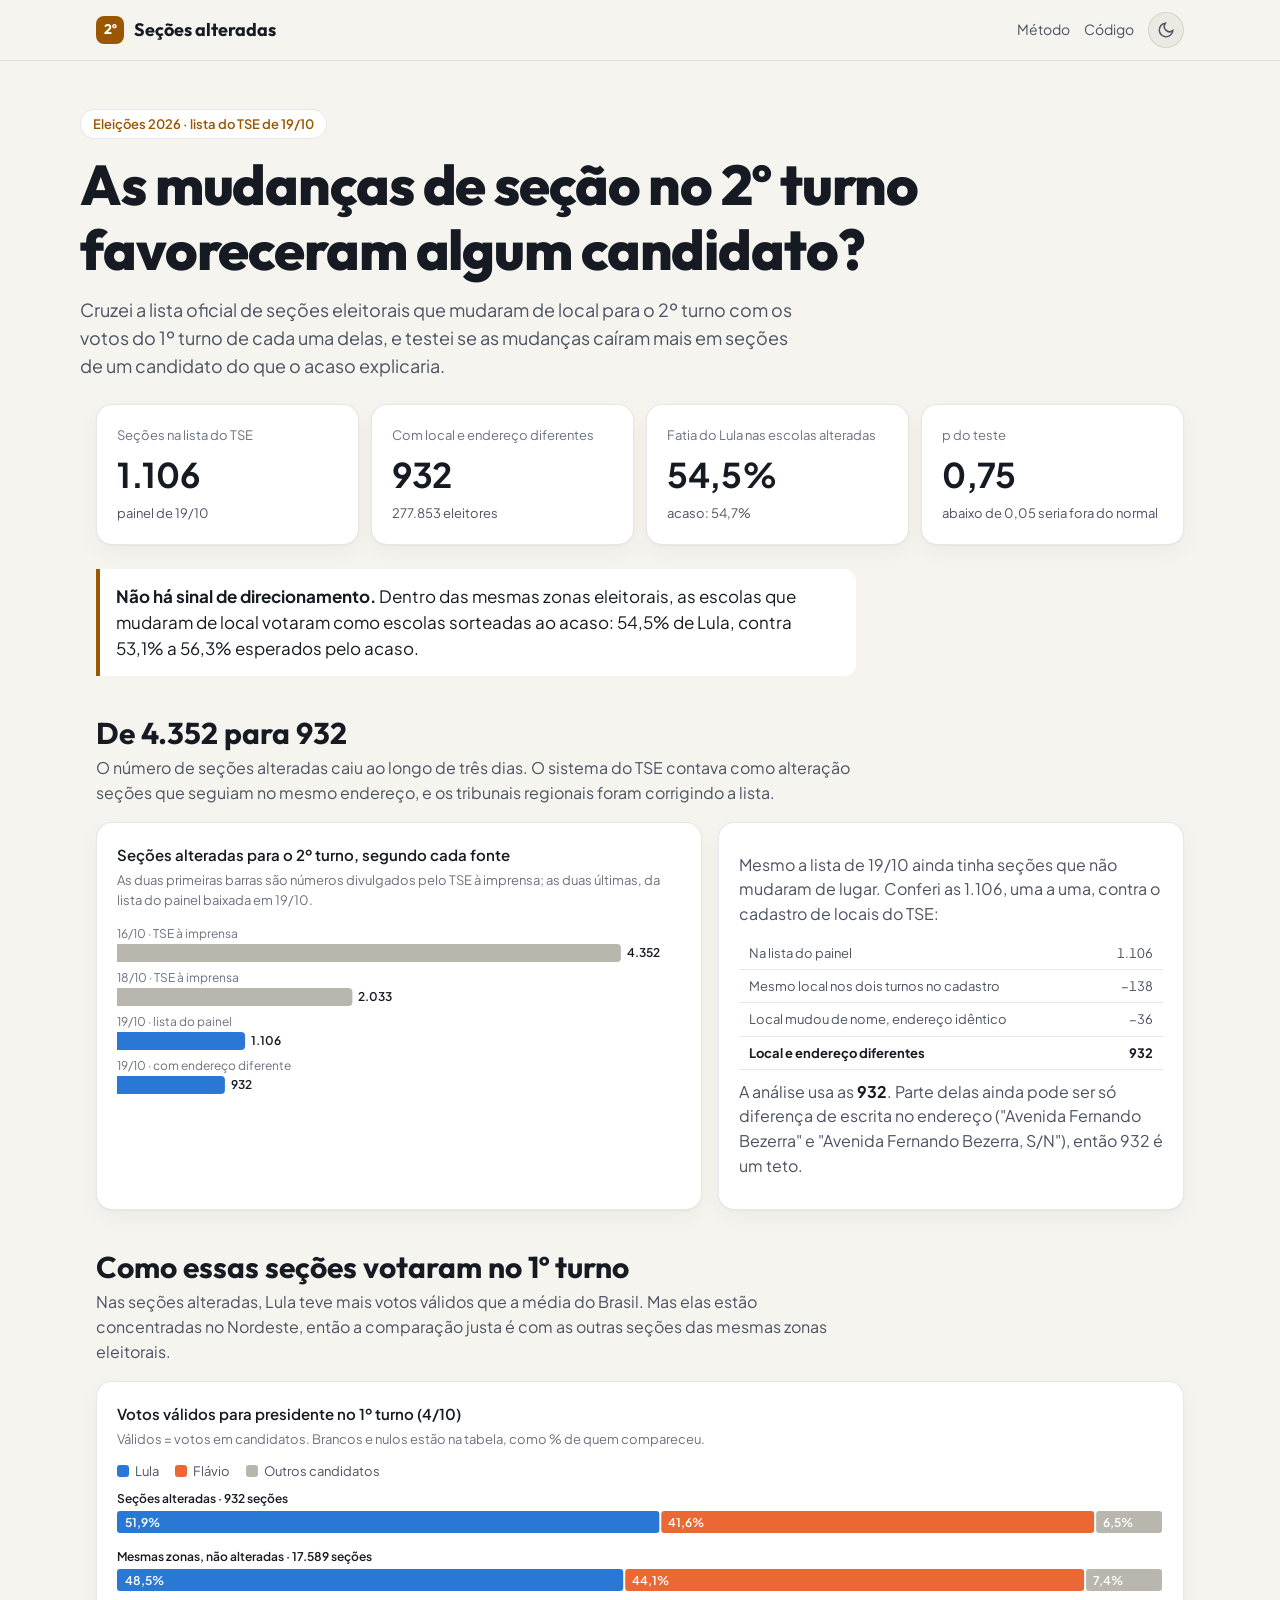
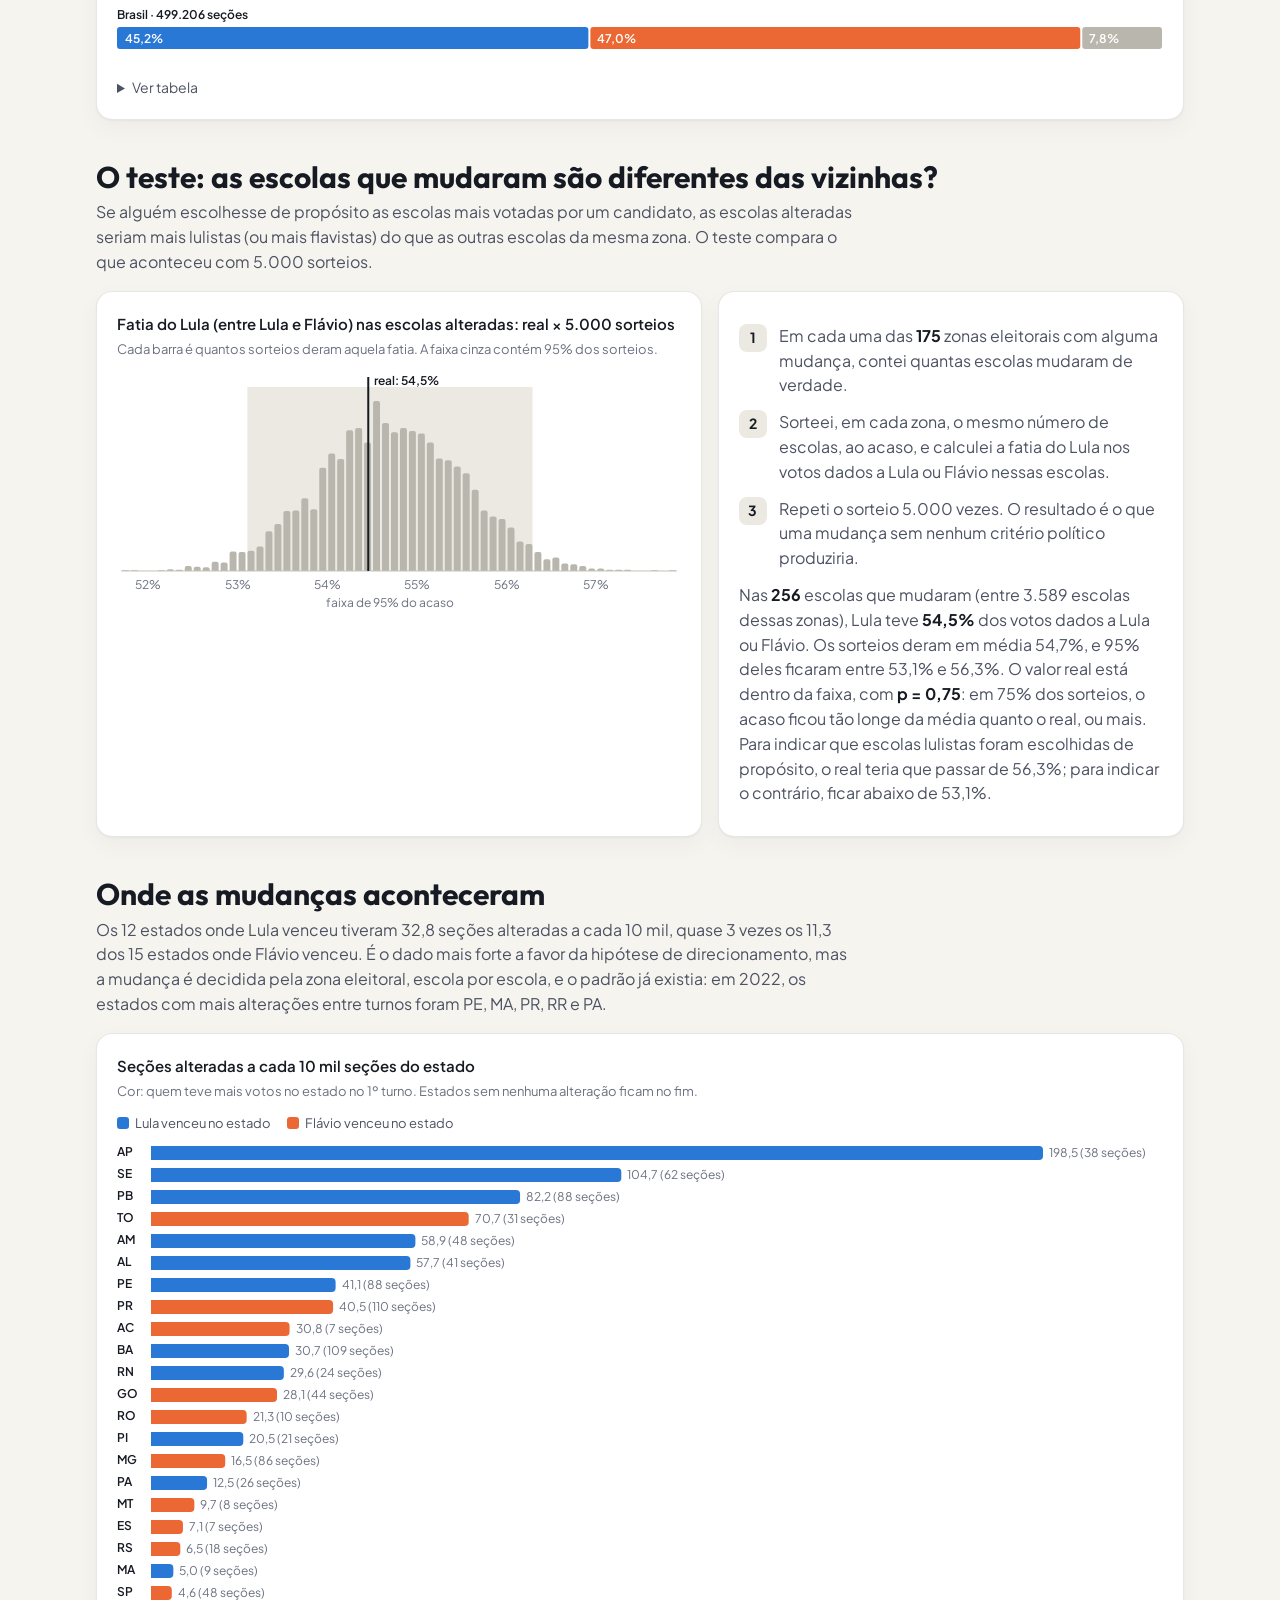
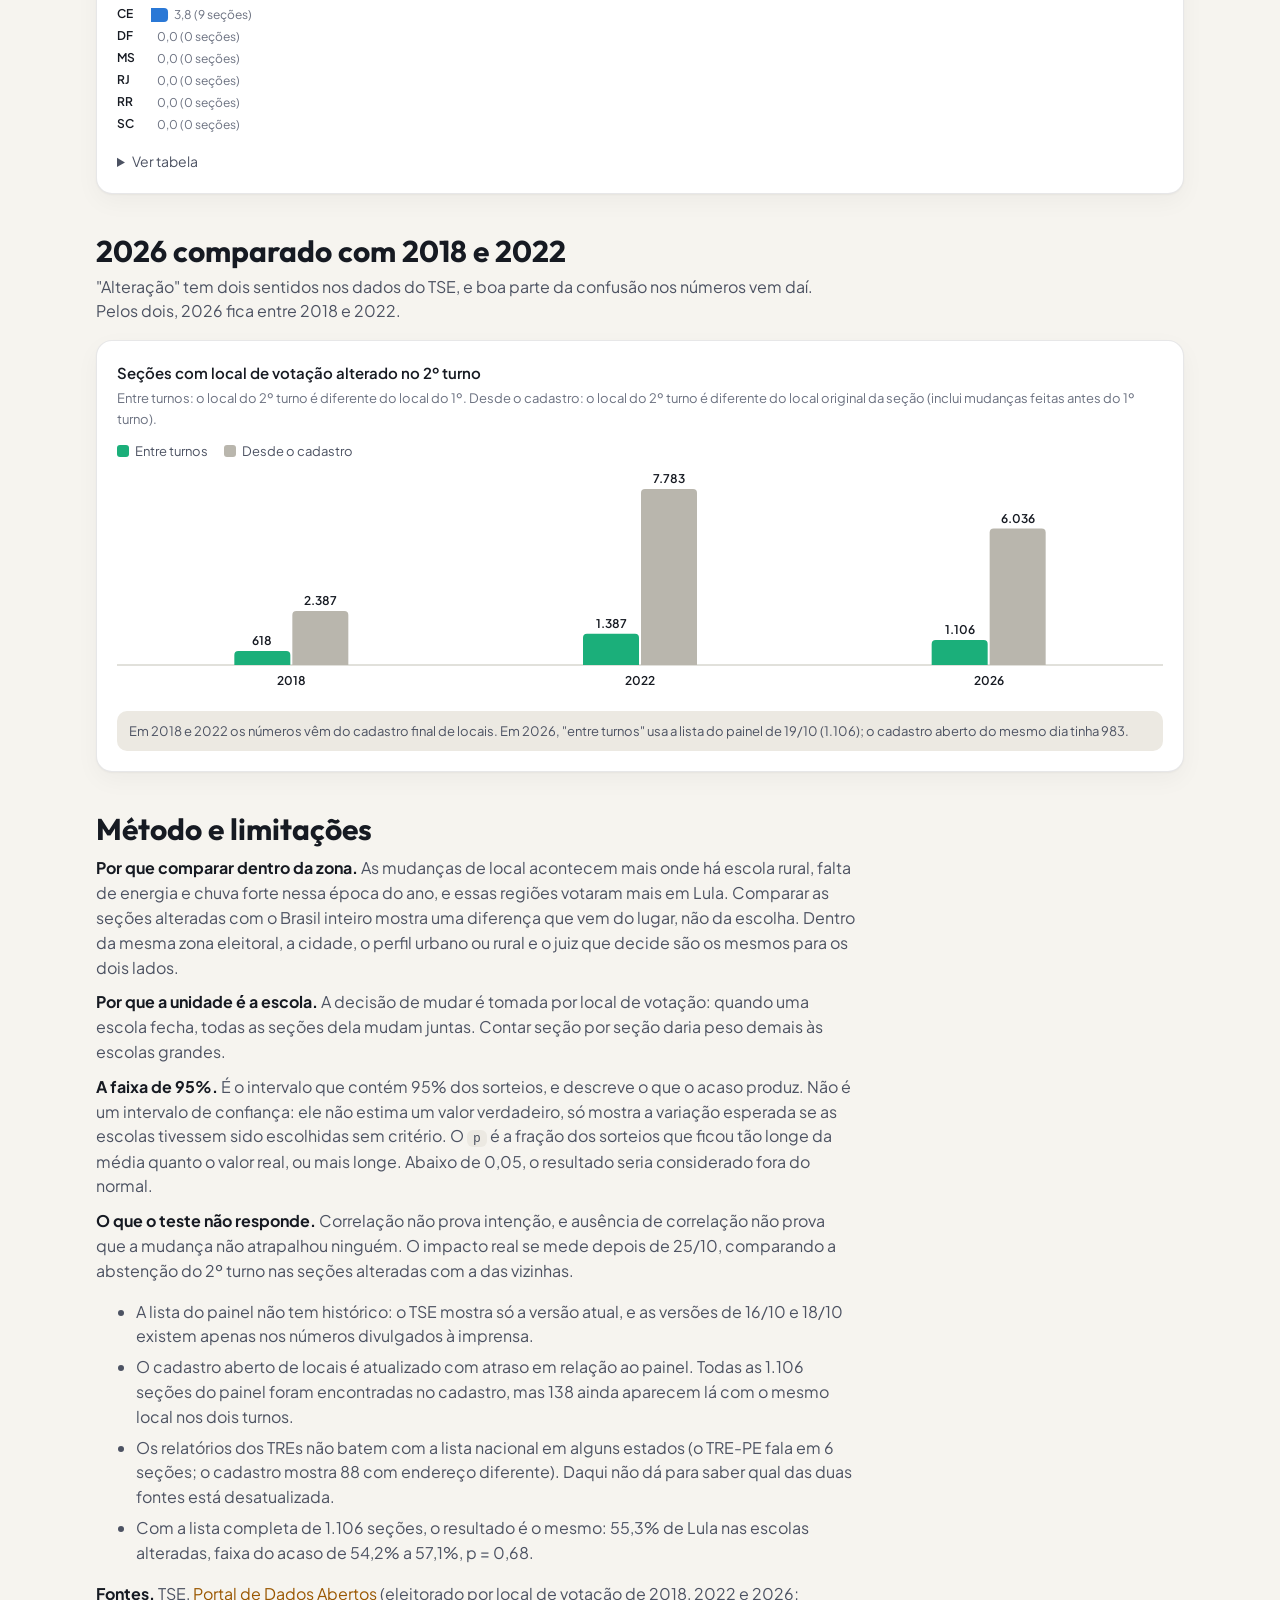
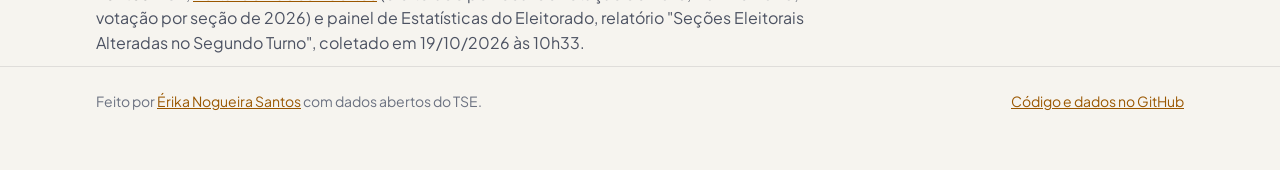
==== site/index.html @ 27039ad3 "Publica a análise das seções alteradas no 2º turno de 2026 Lista do painel do TSE de 19/10 (1.106 se" ====
<!doctype html>
<html lang="pt-BR">
  <head>
    <meta charset="utf-8" />
    <meta name="viewport" content="width=device-width, initial-scale=1" />
    <title>Seções alteradas no 2º turno</title>
    <meta name="description" content="As mudanças de local de votação para o 2º turno de 2026 favoreceram algum candidato? Cruzamento da lista do TSE com os votos do 1º turno, seção por seção, e teste de permutação dentro de cada zona eleitoral." />
    <meta property="og:title" content="Seções alteradas no 2º turno de 2026" />
    <meta property="og:description" content="As mudanças de local de votação favoreceram algum candidato? Dados abertos do TSE, seção por seção." />
    <meta property="og:type" content="website" />
    <meta name="color-scheme" content="light dark" />
    <script>
      // Tema antes do primeiro paint: escolha salva > preferência do sistema.
      (function () {
        var t = null;
        try { t = localStorage.getItem("tema"); } catch (e) {}
        if (t === "light" || t === "dark") document.documentElement.setAttribute("data-theme", t);
      })();
    </script>
    <link rel="preconnect" href="https://fonts.googleapis.com" />
    <link rel="preconnect" href="https://fonts.gstatic.com" crossorigin />
    <link href="https://fonts.googleapis.com/css2?family=Outfit:wght@600;700;800&family=Plus+Jakarta+Sans:wght@400;500;600;700&display=swap" rel="stylesheet" />
    <link rel="stylesheet" href="style.css" />
  </head>
  <body>
    <header class="topo">
      <div class="wrap">
        <a class="marca" href="./"><span>2º</span>Seções alteradas</a>
        <nav>
          <a href="#metodo">Método</a>
          <a href="https://github.com/ErikaNSantos/secoes-2turno-2026">Código</a>
          <button class="btn-tema" id="btn-tema" type="button" aria-label="Alternar tema"></button>
        </nav>
      </div>
    </header>

    <div class="wrap abertura">
      <span class="selo">Eleições 2026 · lista do TSE de 19/10</span>
      <h1>As mudanças de seção no 2º turno favoreceram algum candidato?</h1>
      <p>Cruzei a lista oficial de seções eleitorais que mudaram de local para o 2º turno com os votos do 1º turno de cada uma delas, e testei se as mudanças caíram mais em seções de um candidato do que o acaso explicaria.</p>
    </div>

    <main class="wrap">
      <div class="tiles" id="tiles"></div>

      <div class="veredito" id="veredito"></div>

      <section class="bloco">
        <h2>De 4.352 para 932</h2>
        <p class="lead">O número de seções alteradas caiu ao longo de três dias. O sistema do TSE contava como alteração seções que seguiam no mesmo endereço, e os tribunais regionais foram corrigindo a lista.</p>
        <div class="grade-2">
          <div class="cartao">
            <p class="titulo-grafico">Seções alteradas para o 2º turno, segundo cada fonte</p>
            <p class="sub-grafico">As duas primeiras barras são números divulgados pelo TSE à imprensa; as duas últimas, da lista do painel baixada em 19/10.</p>
            <div class="grafico" id="g-funil"></div>
          </div>
          <div class="cartao texto">
            <p>Mesmo a lista de 19/10 ainda tinha seções que não mudaram de lugar. Conferi as 1.106, uma a uma, contra o cadastro de locais do TSE:</p>
            <div id="limpeza"></div>
            <p>A análise usa as <strong>932</strong>. Parte delas ainda pode ser só diferença de escrita no endereço ("Avenida Fernando Bezerra" e "Avenida Fernando Bezerra, S/N"), então 932 é um teto.</p>
          </div>
        </div>
      </section>

      <section class="bloco">
        <h2>Como essas seções votaram no 1º turno</h2>
        <p class="lead">Nas seções alteradas, Lula teve mais votos válidos que a média do Brasil. Mas elas estão concentradas no Nordeste, então a comparação justa é com as outras seções das mesmas zonas eleitorais.</p>
        <div class="cartao">
          <p class="titulo-grafico">Votos válidos para presidente no 1º turno (4/10)</p>
          <p class="sub-grafico">Válidos = votos em candidatos. Brancos e nulos estão na tabela, como % de quem compareceu.</p>
          <div class="legenda" id="leg-votos"></div>
          <div class="grafico" id="g-votos"></div>
          <details class="tabela"><summary>Ver tabela</summary><div class="tabela-rolagem" id="t-votos"></div></details>
        </div>
      </section>

      <section class="bloco">
        <h2>O teste: as escolas que mudaram são diferentes das vizinhas?</h2>
        <p class="lead">Se alguém escolhesse de propósito as escolas mais votadas por um candidato, as escolas alteradas seriam mais lulistas (ou mais flavistas) do que as outras escolas da mesma zona. O teste compara o que aconteceu com 5.000 sorteios.</p>
        <div class="grade-2">
          <div class="cartao">
            <p class="titulo-grafico">Fatia do Lula (entre Lula e Flávio) nas escolas alteradas: real × 5.000 sorteios</p>
            <p class="sub-grafico">Cada barra é quantos sorteios deram aquela fatia. A faixa cinza contém 95% dos sorteios.</p>
            <div class="grafico" id="g-perm"></div>
          </div>
          <div class="cartao texto">
            <ol class="passos">
              <li>Em cada uma das <strong id="n-zonas"></strong> zonas eleitorais com alguma mudança, contei quantas escolas mudaram de verdade.</li>
              <li>Sorteei, em cada zona, o mesmo número de escolas, ao acaso, e calculei a fatia do Lula nos votos dados a Lula ou Flávio nessas escolas.</li>
              <li>Repeti o sorteio 5.000 vezes. O resultado é o que uma mudança sem nenhum critério político produziria.</li>
            </ol>
            <p id="txt-perm"></p>
          </div>
        </div>
      </section>

      <section class="bloco">
        <h2>Onde as mudanças aconteceram</h2>
        <p class="lead" id="lead-estados"></p>
        <div class="cartao">
          <p class="titulo-grafico">Seções alteradas a cada 10 mil seções do estado</p>
          <p class="sub-grafico">Cor: quem teve mais votos no estado no 1º turno. Estados sem nenhuma alteração ficam no fim.</p>
          <div class="legenda" id="leg-estados"></div>
          <div class="grafico" id="g-estados"></div>
          <details class="tabela"><summary>Ver tabela</summary><div class="tabela-rolagem" id="t-estados"></div></details>
        </div>
      </section>

      <section class="bloco">
        <h2>2026 comparado com 2018 e 2022</h2>
        <p class="lead">"Alteração" tem dois sentidos nos dados do TSE, e boa parte da confusão nos números vem daí. Pelos dois, 2026 fica entre 2018 e 2022.</p>
        <div class="cartao">
          <p class="titulo-grafico">Seções com local de votação alterado no 2º turno</p>
          <p class="sub-grafico">Entre turnos: o local do 2º turno é diferente do local do 1º. Desde o cadastro: o local do 2º turno é diferente do local original da seção (inclui mudanças feitas antes do 1º turno).</p>
          <div class="legenda" id="leg-hist"></div>
          <div class="grafico" id="g-hist"></div>
          <div class="aviso">Em 2018 e 2022 os números vêm do cadastro final de locais. Em 2026, "entre turnos" usa a lista do painel de 19/10 (1.106); o cadastro aberto do mesmo dia tinha 983.</div>
        </div>
      </section>

      <section class="bloco" id="metodo">
        <h2>Método e limitações</h2>
        <div class="texto metodo">
          <p><strong>Por que comparar dentro da zona.</strong> As mudanças de local acontecem mais onde há escola rural, falta de energia e chuva forte nessa época do ano, e essas regiões votaram mais em Lula. Comparar as seções alteradas com o Brasil inteiro mostra uma diferença que vem do lugar, não da escolha. Dentro da mesma zona eleitoral, a cidade, o perfil urbano ou rural e o juiz que decide são os mesmos para os dois lados.</p>
          <p><strong>Por que a unidade é a escola.</strong> A decisão de mudar é tomada por local de votação: quando uma escola fecha, todas as seções dela mudam juntas. Contar seção por seção daria peso demais às escolas grandes.</p>
          <p><strong>A faixa de 95%.</strong> É o intervalo que contém 95% dos sorteios, e descreve o que o acaso produz. Não é um intervalo de confiança: ele não estima um valor verdadeiro, só mostra a variação esperada se as escolas tivessem sido escolhidas sem critério. O <code>p</code> é a fração dos sorteios que ficou tão longe da média quanto o valor real, ou mais longe. Abaixo de 0,05, o resultado seria considerado fora do normal.</p>
          <p><strong>O que o teste não responde.</strong> Correlação não prova intenção, e ausência de correlação não prova que a mudança não atrapalhou ninguém. O impacto real se mede depois de 25/10, comparando a abstenção do 2º turno nas seções alteradas com a das vizinhas.</p>
          <ul>
            <li>A lista do painel não tem histórico: o TSE mostra só a versão atual, e as versões de 16/10 e 18/10 existem apenas nos números divulgados à imprensa.</li>
            <li>O cadastro aberto de locais é atualizado com atraso em relação ao painel. Todas as 1.106 seções do painel foram encontradas no cadastro, mas 138 ainda aparecem lá com o mesmo local nos dois turnos.</li>
            <li>Os relatórios dos TREs não batem com a lista nacional em alguns estados (o TRE-PE fala em 6 seções; o cadastro mostra 88 com endereço diferente). Daqui não dá para saber qual das duas fontes está desatualizada.</li>
            <li>Com a lista completa de 1.106 seções, o resultado é o mesmo: <span id="txt-todas"></span>.</li>
          </ul>
          <p><strong>Fontes.</strong> TSE, <a href="https://dadosabertos.tse.jus.br/">Portal de Dados Abertos</a> (eleitorado por local de votação de 2018, 2022 e 2026; votação por seção de 2026) e painel de Estatísticas do Eleitorado, relatório "Seções Eleitorais Alteradas no Segundo Turno", coletado em 19/10/2026 às 10h33.</p>
        </div>
      </section>
    </main>

    <footer>
      <div class="wrap">
        <span>Feito por <a href="https://erikansantos.github.io">Érika Nogueira Santos</a> com dados abertos do TSE.</span>
        <a href="https://github.com/ErikaNSantos/secoes-2turno-2026">Código e dados no GitHub</a>
      </div>
    </footer>

    <div class="tooltip" id="tooltip" role="status" aria-live="polite"></div>
    <script src="app.js"></script>
  </body>
</html>
---- site/style.css ----
/* Seções alteradas no 2º turno. Mesmos tons do portfólio (papel / grafite + âmbar) para a interface;
   cores de dado validadas para daltonismo nos temas claro e escuro. */

:root {
  color-scheme: light;
  --bg: #f6f4ef;
  --surface: #ffffff;
  --surface-2: #ece9e2;
  --ink: #161a22;
  --ink-2: #4c5262;
  --muted: #6b7180;
  --line: rgba(22, 26, 34, 0.1);
  --grid: #e6e3dc;
  --axis: #c3c2b7;
  --accent: #9a5700; /* âmbar escuro: 5,1:1 sobre o fundo */
  --accent-ink: #ffffff;
  --series-1: #2a78d6; /* azul */
  --series-2: #eb6834; /* laranja */
  --series-3: #1baf7a; /* verde-água: 3º espaço da paleta validada */
  --neutral: #b9b6ad; /* barras sem destaque */
  --seq-0: #cde2fb;
  --seq-1: #9ec5f4;
  --seq-2: #6da7ec;
  --seq-3: #3987e5;
  --seq-4: #256abf;
  --seq-5: #184f95;
  --seq-6: #0d366b;
  --good: #006300;
  --bad: #b3261e;
  --shadow: 0 1px 2px rgba(22, 26, 34, 0.04), 0 8px 24px rgba(22, 26, 34, 0.04);
}

@media (prefers-color-scheme: dark) {
  :root:not([data-theme="light"]) {
    color-scheme: dark;
    --bg: #0b0e14;
    --surface: #161c26;
    --surface-2: #1e2532;
    --ink: #eef0f4;
    --ink-2: #b4bacb;
    --muted: #8b93a7;
    --line: rgba(255, 255, 255, 0.08);
    --grid: #262d3a;
    --axis: #3a4252;
    --accent: #f0a028;
    --accent-ink: #0b0e14;
    --series-1: #3987e5;
    --series-2: #d95926;
    --series-3: #199e70;
    --neutral: #4a5163;
    --seq-0: #13233b;
    --seq-1: #104281;
    --seq-2: #1c5cab;
    --seq-3: #2a78d6;
    --seq-4: #5598e7;
    --seq-5: #86b6ef;
    --seq-6: #cde2fb;
    --good: #2fbf4a;
    --bad: #ff8a80;
    --shadow: none;
  }
}

:root[data-theme="dark"] {
  color-scheme: dark;
  --bg: #0b0e14;
  --surface: #161c26;
  --surface-2: #1e2532;
  --ink: #eef0f4;
  --ink-2: #b4bacb;
  --muted: #8b93a7;
  --line: rgba(255, 255, 255, 0.08);
  --grid: #262d3a;
  --axis: #3a4252;
  --accent: #f0a028;
  --accent-ink: #0b0e14;
  --series-1: #3987e5;
  --series-2: #d95926;
  --series-3: #199e70;
  --neutral: #4a5163;
  --seq-0: #13233b;
  --seq-1: #104281;
  --seq-2: #1c5cab;
  --seq-3: #2a78d6;
  --seq-4: #5598e7;
  --seq-5: #86b6ef;
  --seq-6: #cde2fb;
  --good: #2fbf4a;
  --bad: #ff8a80;
  --shadow: none;
}

* { box-sizing: border-box; }
html { -webkit-text-size-adjust: 100%; }
body {
  margin: 0;
  background: var(--bg);
  color: var(--ink);
  font-family: "Plus Jakarta Sans", system-ui, -apple-system, "Segoe UI", sans-serif;
  font-size: 16px;
  line-height: 1.55;
  -webkit-font-smoothing: antialiased;
}
h1, h2, h3 { font-family: "Outfit", "Plus Jakarta Sans", system-ui, sans-serif; line-height: 1.15; margin: 0; }
a { color: var(--accent); }
button, select { font: inherit; color: inherit; }

.wrap { max-width: 1120px; margin: 0 auto; padding: 0 16px; }

/* Cabeçalho */
.topo { border-bottom: 1px solid var(--line); background: color-mix(in srgb, var(--bg) 85%, transparent); position: sticky; top: 0; z-index: 20; backdrop-filter: blur(10px); }
.topo .wrap { display: flex; align-items: center; justify-content: space-between; gap: 12px; height: 60px; }
.marca { font-family: "Outfit", sans-serif; font-weight: 700; font-size: 18px; color: var(--ink); text-decoration: none; display: flex; align-items: center; gap: 10px; }
.marca span { width: 28px; height: 28px; border-radius: 8px; background: var(--accent); color: var(--accent-ink); display: grid; place-items: center; font-size: 14px; }
.topo nav { display: flex; align-items: center; gap: 14px; font-size: 14px; }
.topo nav a { color: var(--ink-2); text-decoration: none; }
.topo nav a:hover { color: var(--ink); }
.btn-tema { width: 36px; height: 36px; border-radius: 999px; border: 1px solid var(--line); background: var(--surface-2); cursor: pointer; display: grid; place-items: center; color: var(--ink-2); }
.btn-tema:hover { color: var(--ink); }

.abertura { padding: 48px 0 24px; }
.abertura .selo { display: inline-block; font-size: 13px; font-weight: 600; color: var(--accent); border: 1px solid var(--line); border-radius: 999px; padding: 4px 12px; background: var(--surface); }
.abertura h1 { font-size: clamp(32px, 6vw, 56px); font-weight: 800; margin-top: 14px; letter-spacing: -0.02em; }
.abertura p { color: var(--ink-2); font-size: 18px; max-width: 720px; margin: 14px 0 0; }


main { padding: 24px 0 64px; }
section.bloco { margin-top: 40px; }
.bloco > h2 { font-size: clamp(22px, 3.2vw, 30px); font-weight: 700; }
.bloco > .lead { color: var(--ink-2); margin: 6px 0 16px; max-width: 760px; }

.cartao { background: var(--surface); border: 1px solid var(--line); border-radius: 16px; padding: 20px; box-shadow: var(--shadow); }
.grade-2 { display: grid; grid-template-columns: 1.3fr 1fr; gap: 16px; }
@media (max-width: 860px) { .grade-2 { grid-template-columns: 1fr; } }

/* Indicadores */
.tiles { display: grid; grid-template-columns: repeat(4, 1fr); gap: 12px; }
@media (max-width: 860px) { .tiles { grid-template-columns: repeat(2, 1fr); } }
@media (max-width: 420px) { .tiles { grid-template-columns: 1fr; } }
.tile .rotulo { font-size: 13px; color: var(--muted); }
.tile .valor { font-size: clamp(26px, 4vw, 34px); font-weight: 700; margin-top: 4px; letter-spacing: -0.01em; }
.tile .detalhe { font-size: 13px; color: var(--ink-2); margin-top: 2px; }
.sobe { color: var(--bad); }
.desce { color: var(--good); }

/* Gráficos */
.grafico { position: relative; width: 100%; }
.grafico svg { display: block; width: 100%; height: auto; overflow: visible; }
.grafico text { fill: var(--muted); font-size: 12px; font-family: inherit; }
.grafico .rotulo-forte { fill: var(--ink); font-weight: 600; }
.grafico .grade line { stroke: var(--grid); stroke-width: 1; }
.grafico .eixo path, .grafico .eixo line { stroke: var(--axis); }
.grafico .domain { display: none; }
.titulo-grafico { font-size: 15px; font-weight: 600; margin: 0 0 4px; }
.sub-grafico { font-size: 13px; color: var(--muted); margin: 0 0 12px; }

.legenda { display: flex; flex-wrap: wrap; gap: 6px 16px; font-size: 13px; color: var(--ink-2); margin-bottom: 8px; }
.legenda span { display: inline-flex; align-items: center; gap: 6px; }
.legenda i { display: inline-block; width: 16px; height: 3px; border-radius: 2px; }
.legenda i.bloco { width: 12px; height: 12px; border-radius: 3px; }

.escala { display: flex; align-items: center; gap: 8px; font-size: 12px; color: var(--muted); margin-top: 8px; }
.escala .barra { display: flex; height: 10px; flex: 0 1 220px; border-radius: 3px; overflow: hidden; }
.escala .barra i { flex: 1; }

.tooltip { position: absolute; pointer-events: none; background: var(--surface); border: 1px solid var(--line); border-radius: 10px; padding: 8px 10px; font-size: 13px; box-shadow: 0 6px 24px rgba(0, 0, 0, 0.14); min-width: 140px; opacity: 0; transition: opacity 0.1s; z-index: 5; }
.tooltip .t-titulo { color: var(--muted); font-size: 12px; margin-bottom: 4px; }
.tooltip .t-linha { display: flex; align-items: center; gap: 8px; }
.tooltip .t-linha b { color: var(--ink); font-size: 14px; }
.tooltip .t-linha span { color: var(--ink-2); }
.tooltip i { display: inline-block; width: 12px; height: 3px; border-radius: 2px; }

details.tabela { margin-top: 12px; font-size: 14px; }
details.tabela summary { cursor: pointer; color: var(--ink-2); }
.tabela-rolagem { max-height: 320px; overflow: auto; margin-top: 8px; border: 1px solid var(--line); border-radius: 10px; }
table { border-collapse: collapse; width: 100%; font-size: 13px; }
th, td { padding: 6px 10px; text-align: left; border-bottom: 1px solid var(--line); white-space: nowrap; }
th { position: sticky; top: 0; background: var(--surface-2); font-weight: 600; }
td.num, th.num { text-align: right; font-variant-numeric: tabular-nums; }

.aviso { font-size: 13px; color: var(--ink-2); background: var(--surface-2); border-radius: 10px; padding: 10px 12px; margin-top: 12px; }
.metodo { color: var(--ink-2); }
.metodo li { margin: 6px 0; }
.metodo code { font-size: 13px; background: var(--surface-2); padding: 1px 6px; border-radius: 6px; }

footer { border-top: 1px solid var(--line); padding: 24px 0 40px; color: var(--muted); font-size: 14px; }
footer .wrap { display: flex; flex-wrap: wrap; justify-content: space-between; gap: 12px; }

.carregando { opacity: 0.5; transition: opacity 0.2s; }
.sr-only { position: absolute; width: 1px; height: 1px; overflow: hidden; clip: rect(0 0 0 0); white-space: nowrap; }



@media (max-width: 700px) { .topo .wrap { height: 56px; } .marca { font-size: 16px; } }

/* Texto corrido do estudo de caso */
.texto { max-width: 760px; color: var(--ink-2); }
.texto p { margin: 10px 0; }
.texto strong { color: var(--ink); }
.passos { counter-reset: passo; list-style: none; padding: 0; margin: 12px 0; }
.passos li { counter-increment: passo; position: relative; padding-left: 40px; margin: 12px 0; }
.passos li::before { content: counter(passo); position: absolute; left: 0; top: 0; width: 28px; height: 28px; border-radius: 8px; background: var(--surface-2); color: var(--ink); font-weight: 700; display: grid; place-items: center; font-size: 14px; }
.veredito { border-left: 4px solid var(--accent); padding: 14px 16px; background: var(--surface); border-radius: 0 12px 12px 0; margin-top: 24px; max-width: 760px; }
.veredito p { margin: 0; color: var(--ink); font-size: 17px; }
.grafico .faixa { fill: var(--surface-2); }
.grafico .linha-obs { stroke: var(--ink); stroke-width: 2; }
.grafico .barra { transition: opacity 0.1s; }
.grafico .barra.apagada { opacity: 0.35; }
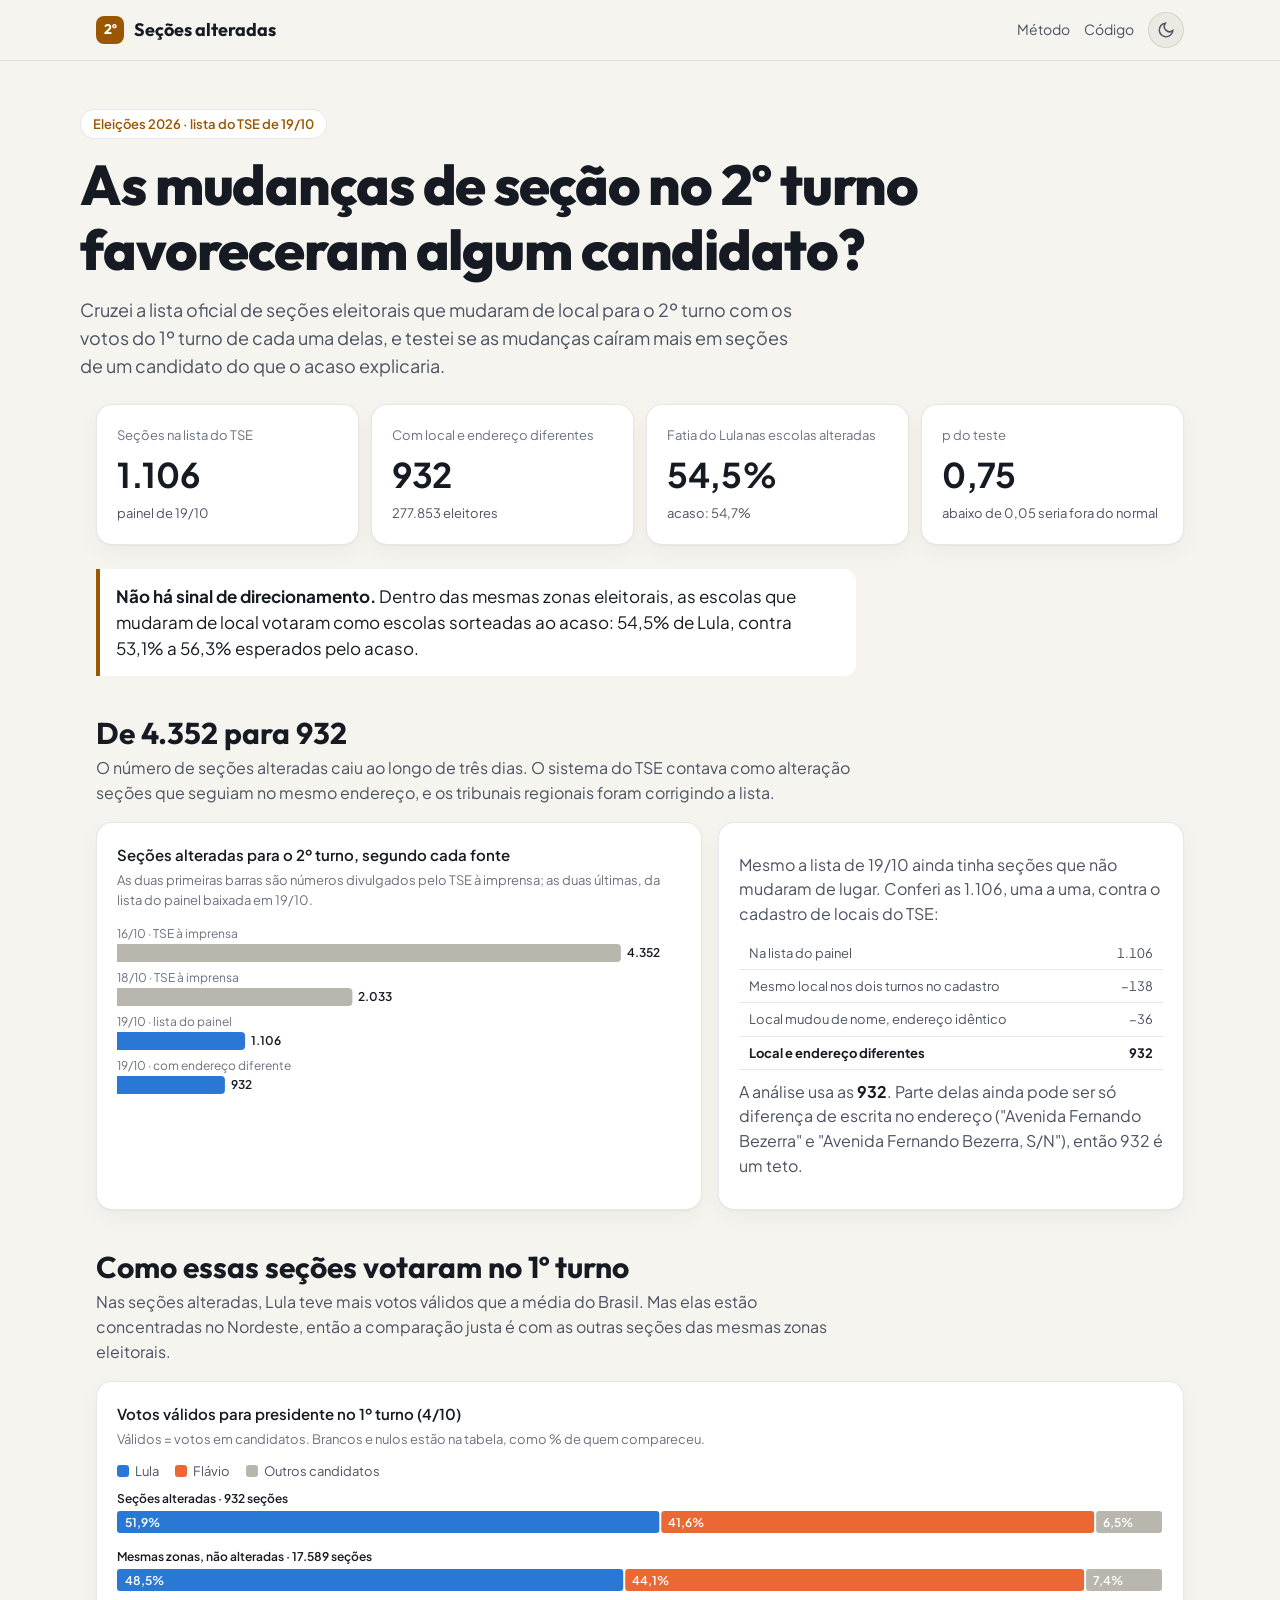
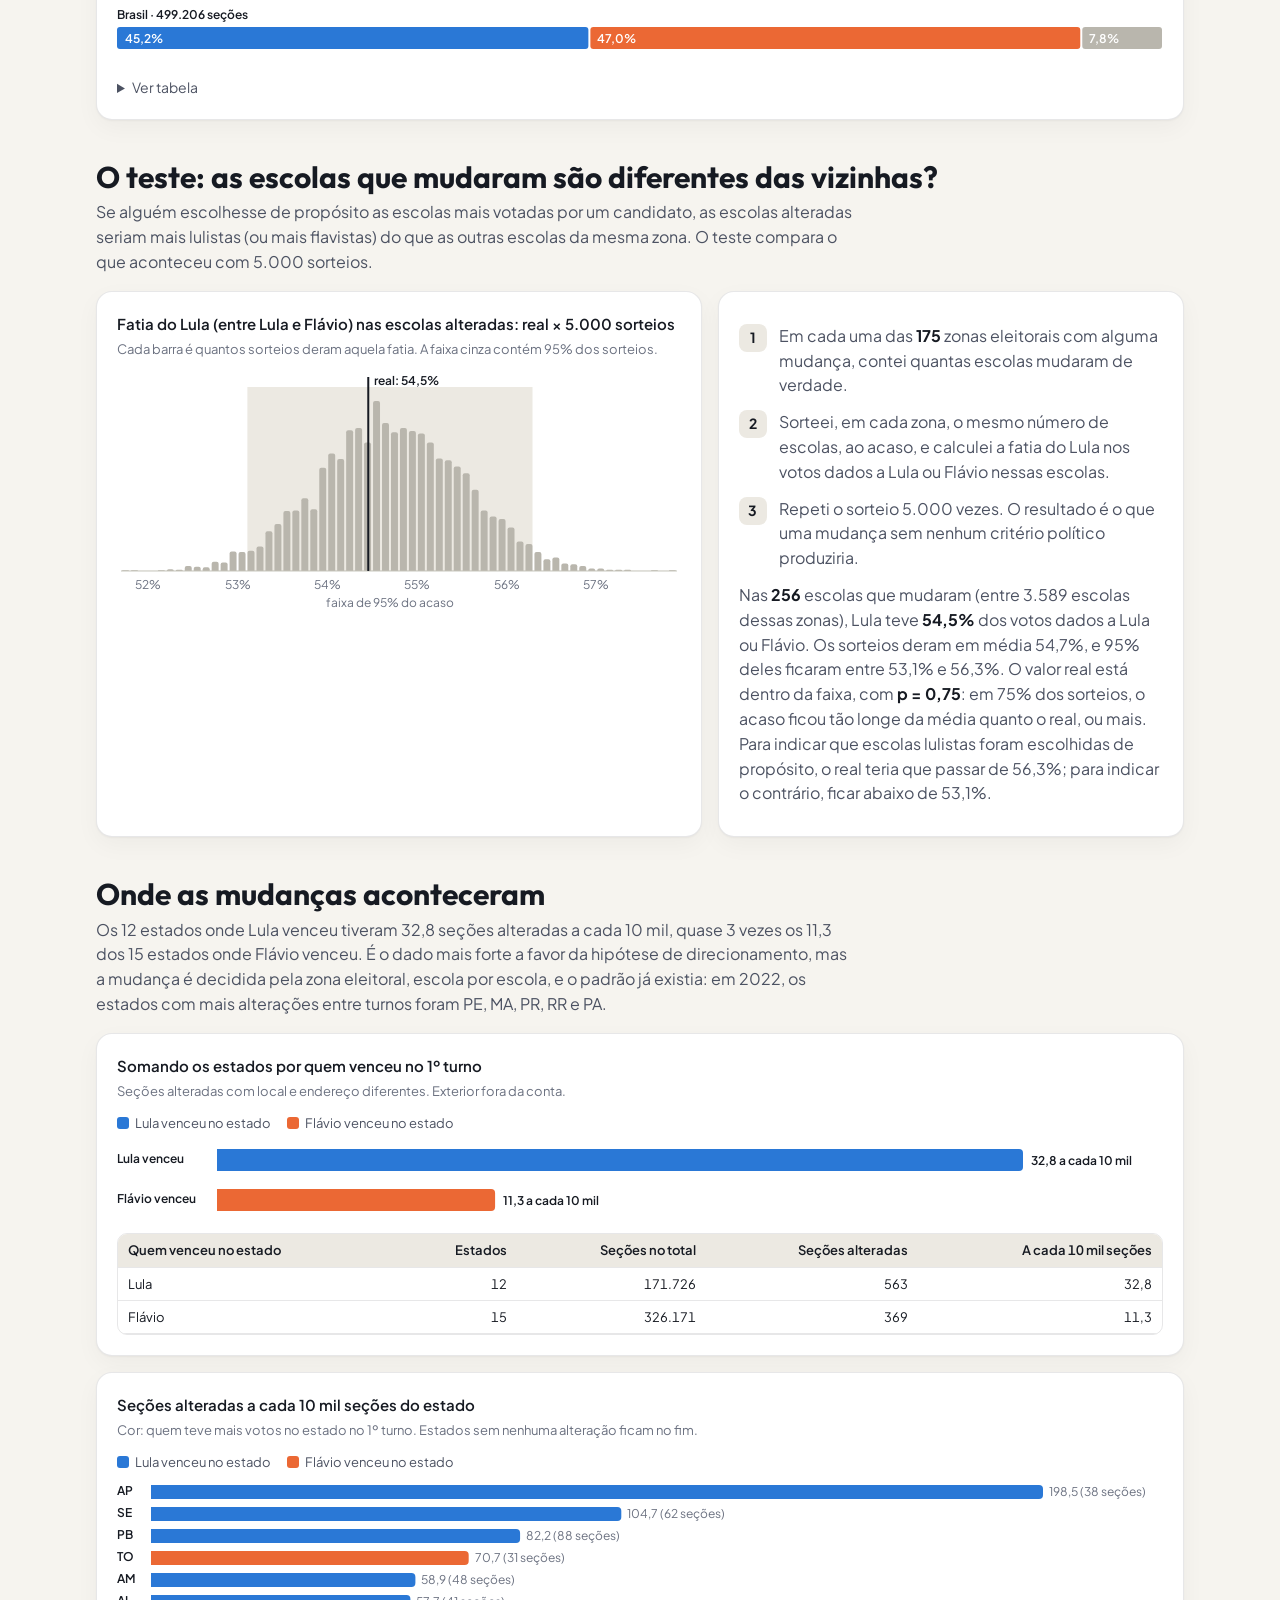
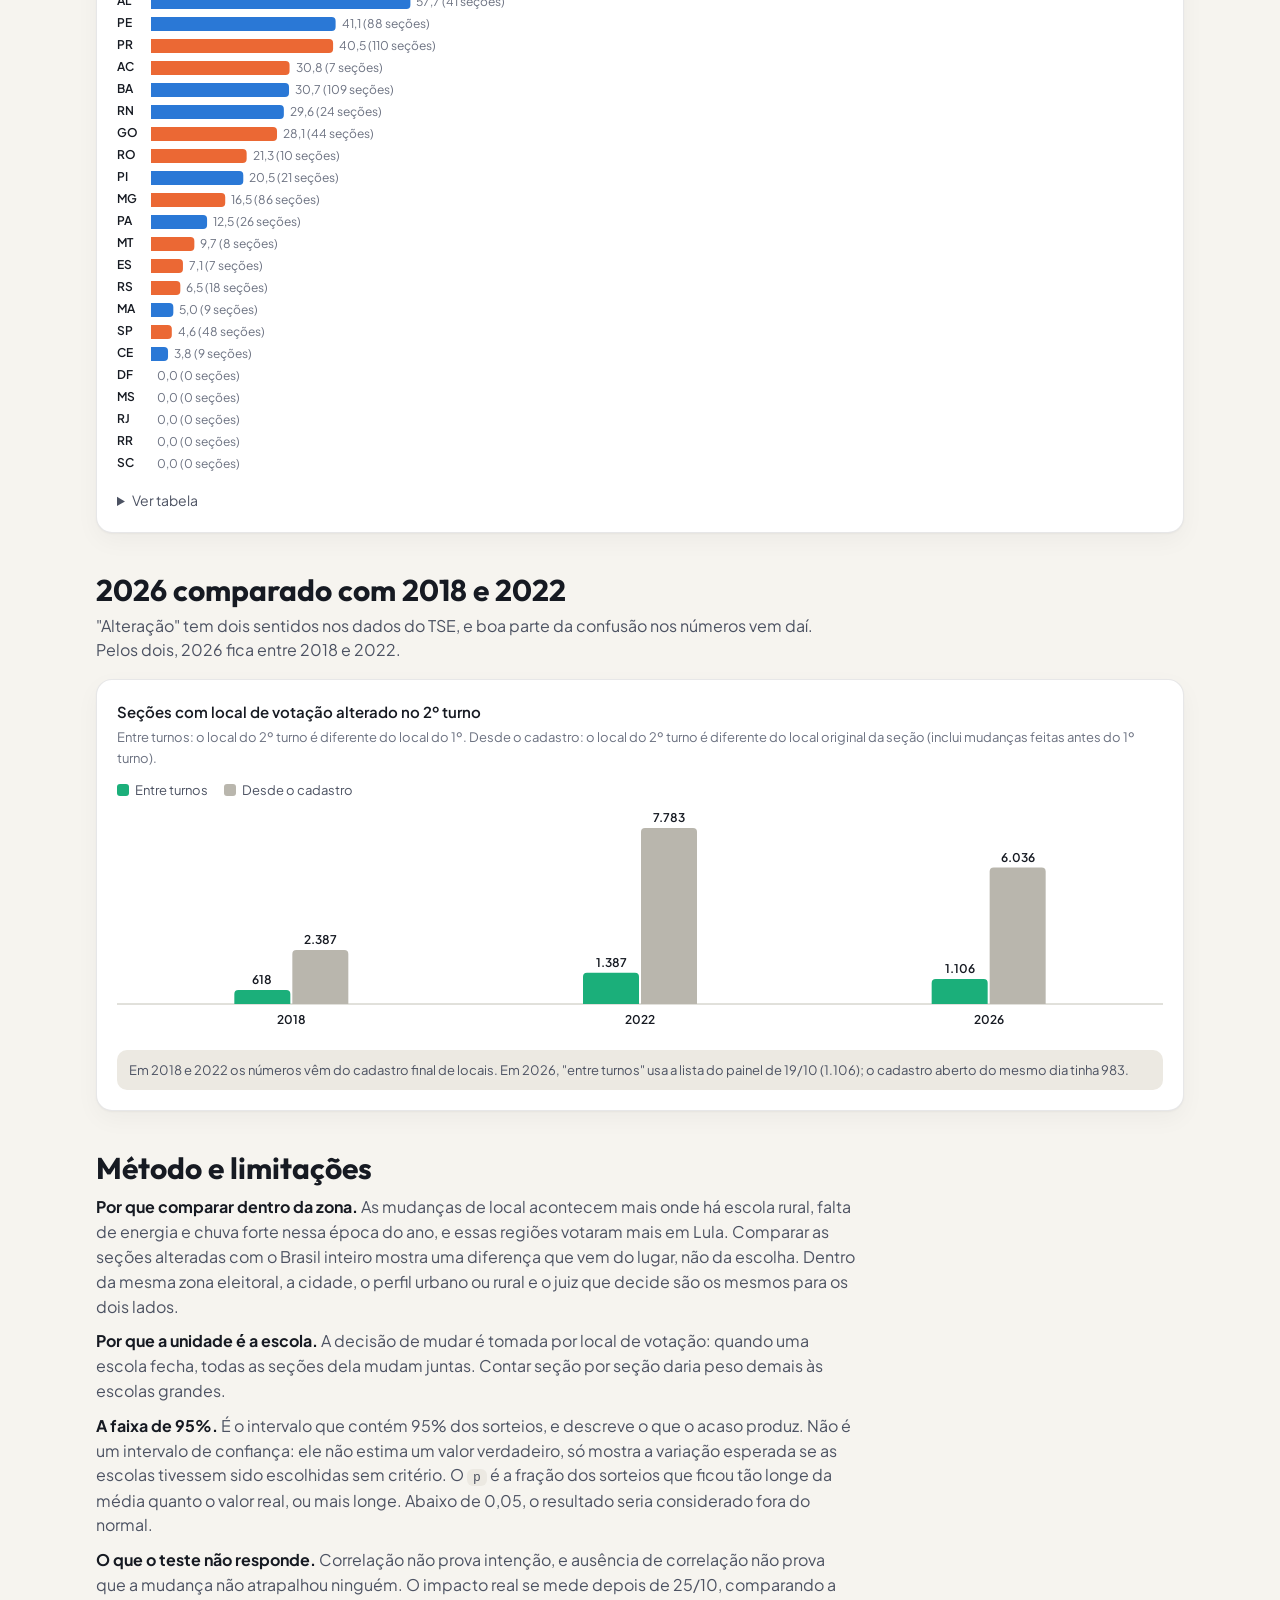
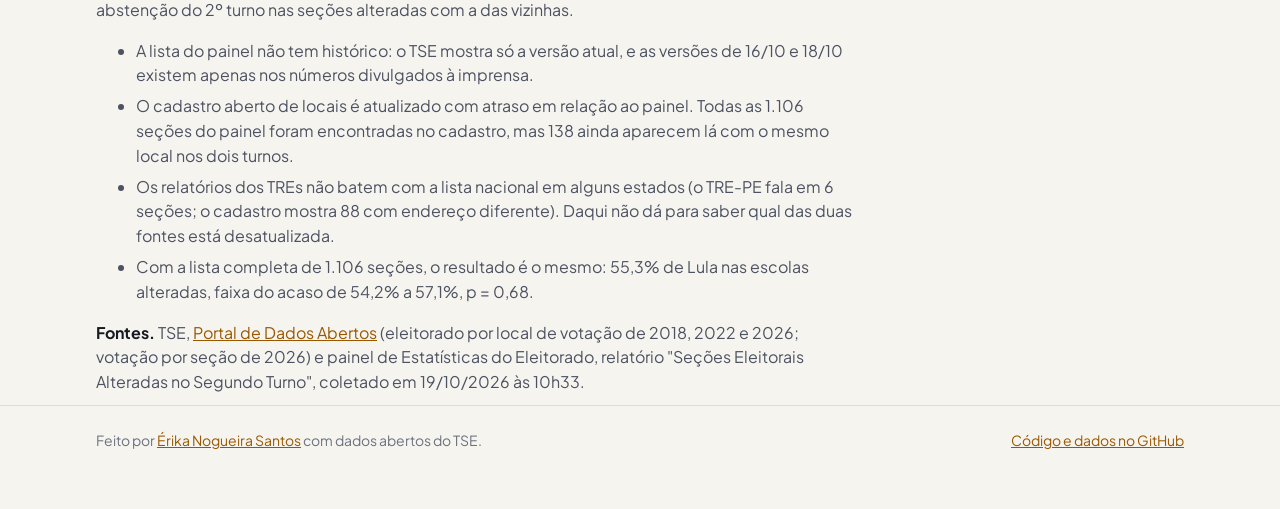
==== commit 98560c96: "Mostra a comparação entre estados onde Lula e Flávio venceram Gráfico e tabela com as seções alterad" ====
--- a/site/index.html
+++ b/site/index.html
@@ -97,6 +97,13 @@
       <section class="bloco">
         <h2>Onde as mudanças aconteceram</h2>
         <p class="lead" id="lead-estados"></p>
+        <div class="cartao" style="margin-bottom:16px">
+          <p class="titulo-grafico">Somando os estados por quem venceu no 1º turno</p>
+          <p class="sub-grafico">Seções alteradas com local e endereço diferentes. Exterior fora da conta.</p>
+          <div class="legenda" id="leg-vencedor"></div>
+          <div class="grafico" id="g-vencedor"></div>
+          <div class="tabela-rolagem" id="t-vencedor" style="margin-top:12px"></div>
+        </div>
         <div class="cartao">
           <p class="titulo-grafico">Seções alteradas a cada 10 mil seções do estado</p>
           <p class="sub-grafico">Cor: quem teve mais votos no estado no 1º turno. Estados sem nenhuma alteração ficam no fim.</p>
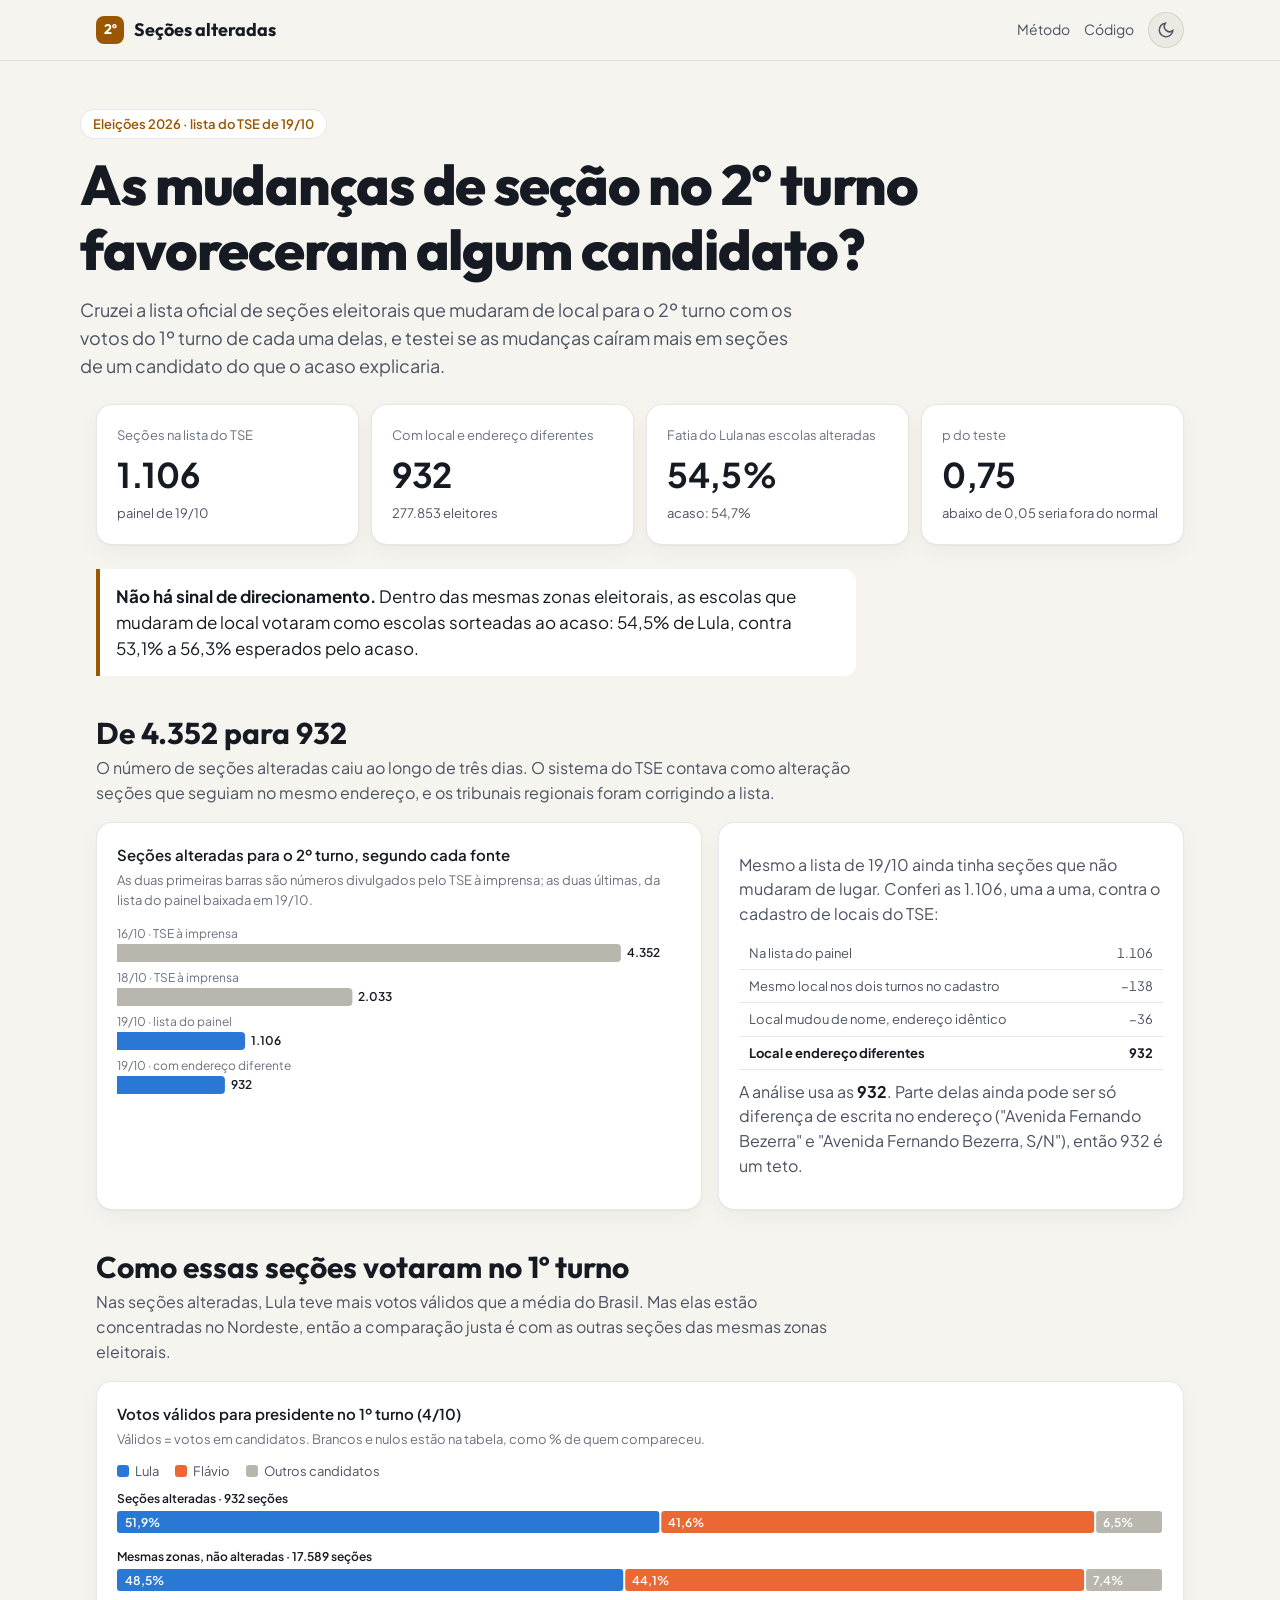
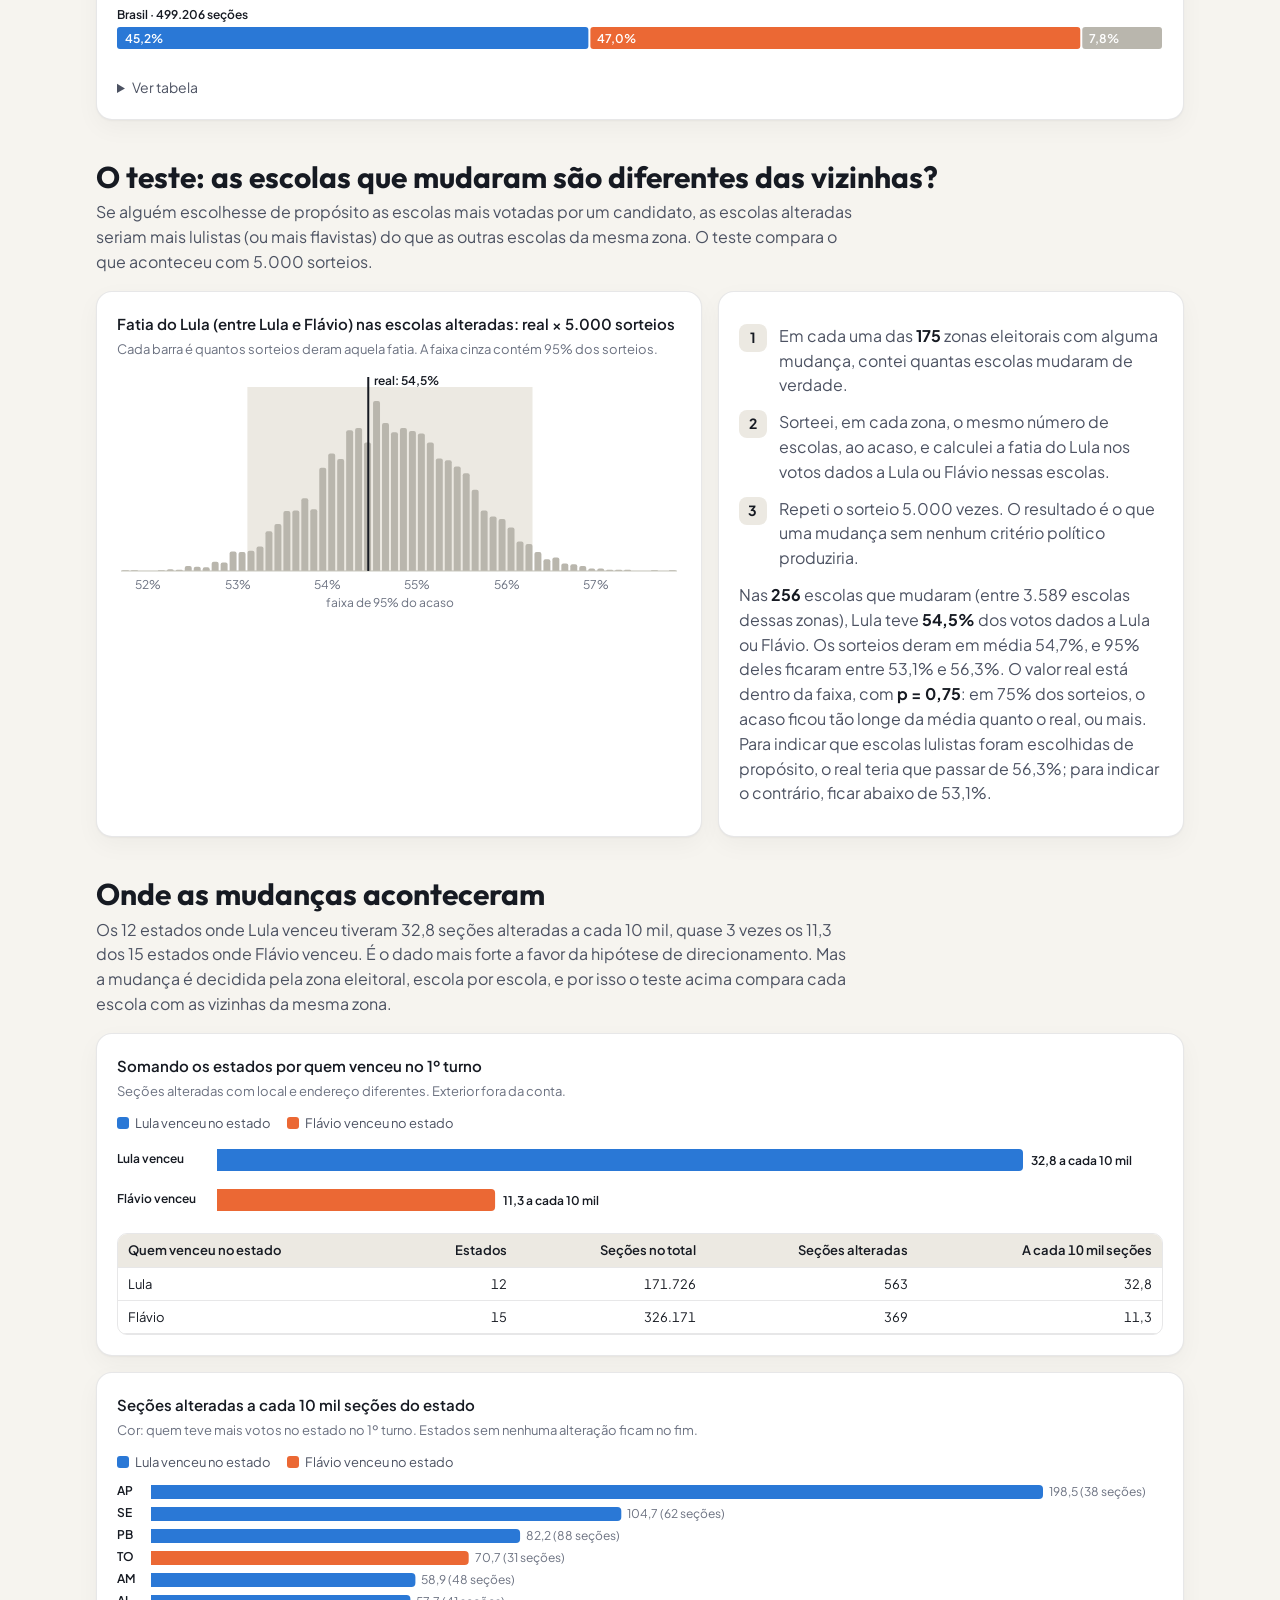
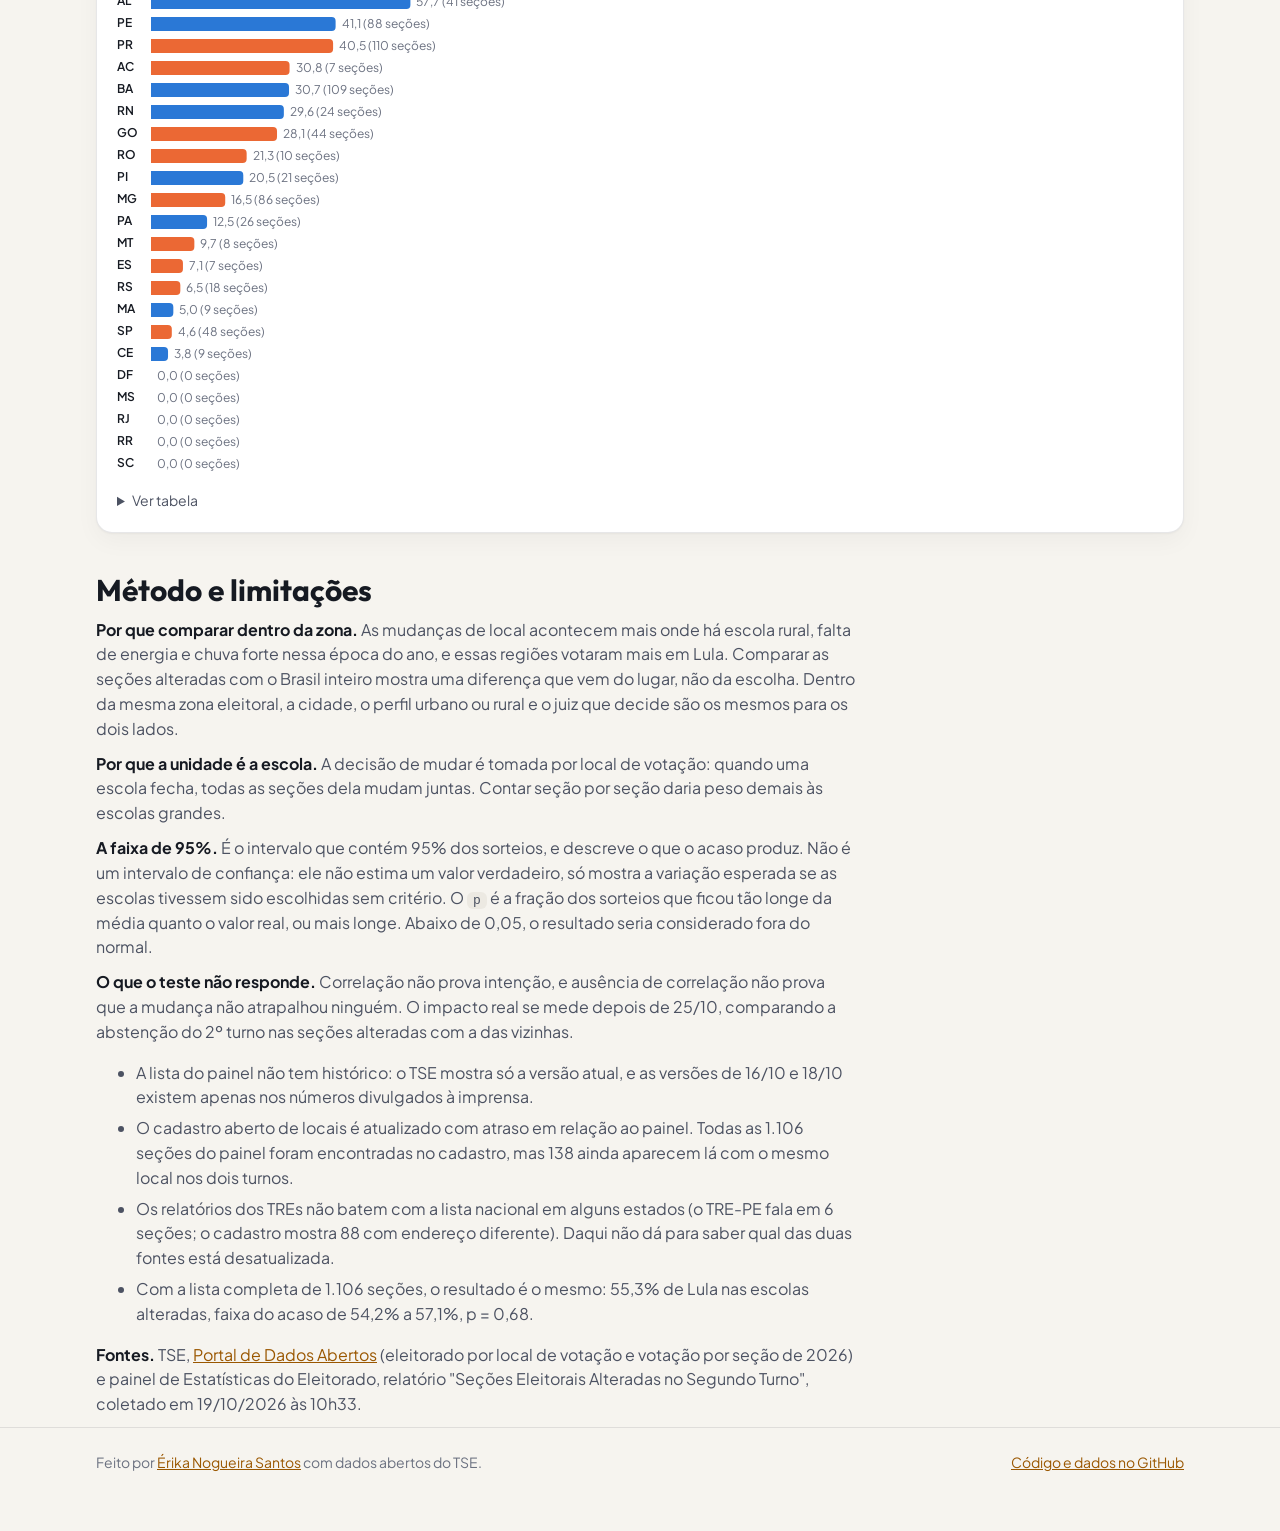
==== commit 4b2fc8f1: "Remove a comparação com 2018 e 2022 Os números de 2018 e 2022 ainda não foram conferidos com os dado" ====
--- a/site/index.html
+++ b/site/index.html
@@ -113,18 +113,6 @@
         </div>
       </section>
 
-      <section class="bloco">
-        <h2>2026 comparado com 2018 e 2022</h2>
-        <p class="lead">"Alteração" tem dois sentidos nos dados do TSE, e boa parte da confusão nos números vem daí. Pelos dois, 2026 fica entre 2018 e 2022.</p>
-        <div class="cartao">
-          <p class="titulo-grafico">Seções com local de votação alterado no 2º turno</p>
-          <p class="sub-grafico">Entre turnos: o local do 2º turno é diferente do local do 1º. Desde o cadastro: o local do 2º turno é diferente do local original da seção (inclui mudanças feitas antes do 1º turno).</p>
-          <div class="legenda" id="leg-hist"></div>
-          <div class="grafico" id="g-hist"></div>
-          <div class="aviso">Em 2018 e 2022 os números vêm do cadastro final de locais. Em 2026, "entre turnos" usa a lista do painel de 19/10 (1.106); o cadastro aberto do mesmo dia tinha 983.</div>
-        </div>
-      </section>
-
       <section class="bloco" id="metodo">
         <h2>Método e limitações</h2>
         <div class="texto metodo">
@@ -138,7 +126,7 @@
             <li>Os relatórios dos TREs não batem com a lista nacional em alguns estados (o TRE-PE fala em 6 seções; o cadastro mostra 88 com endereço diferente). Daqui não dá para saber qual das duas fontes está desatualizada.</li>
             <li>Com a lista completa de 1.106 seções, o resultado é o mesmo: <span id="txt-todas"></span>.</li>
           </ul>
-          <p><strong>Fontes.</strong> TSE, <a href="https://dadosabertos.tse.jus.br/">Portal de Dados Abertos</a> (eleitorado por local de votação de 2018, 2022 e 2026; votação por seção de 2026) e painel de Estatísticas do Eleitorado, relatório "Seções Eleitorais Alteradas no Segundo Turno", coletado em 19/10/2026 às 10h33.</p>
+          <p><strong>Fontes.</strong> TSE, <a href="https://dadosabertos.tse.jus.br/">Portal de Dados Abertos</a> (eleitorado por local de votação e votação por seção de 2026) e painel de Estatísticas do Eleitorado, relatório "Seções Eleitorais Alteradas no Segundo Turno", coletado em 19/10/2026 às 10h33.</p>
         </div>
       </section>
     </main>
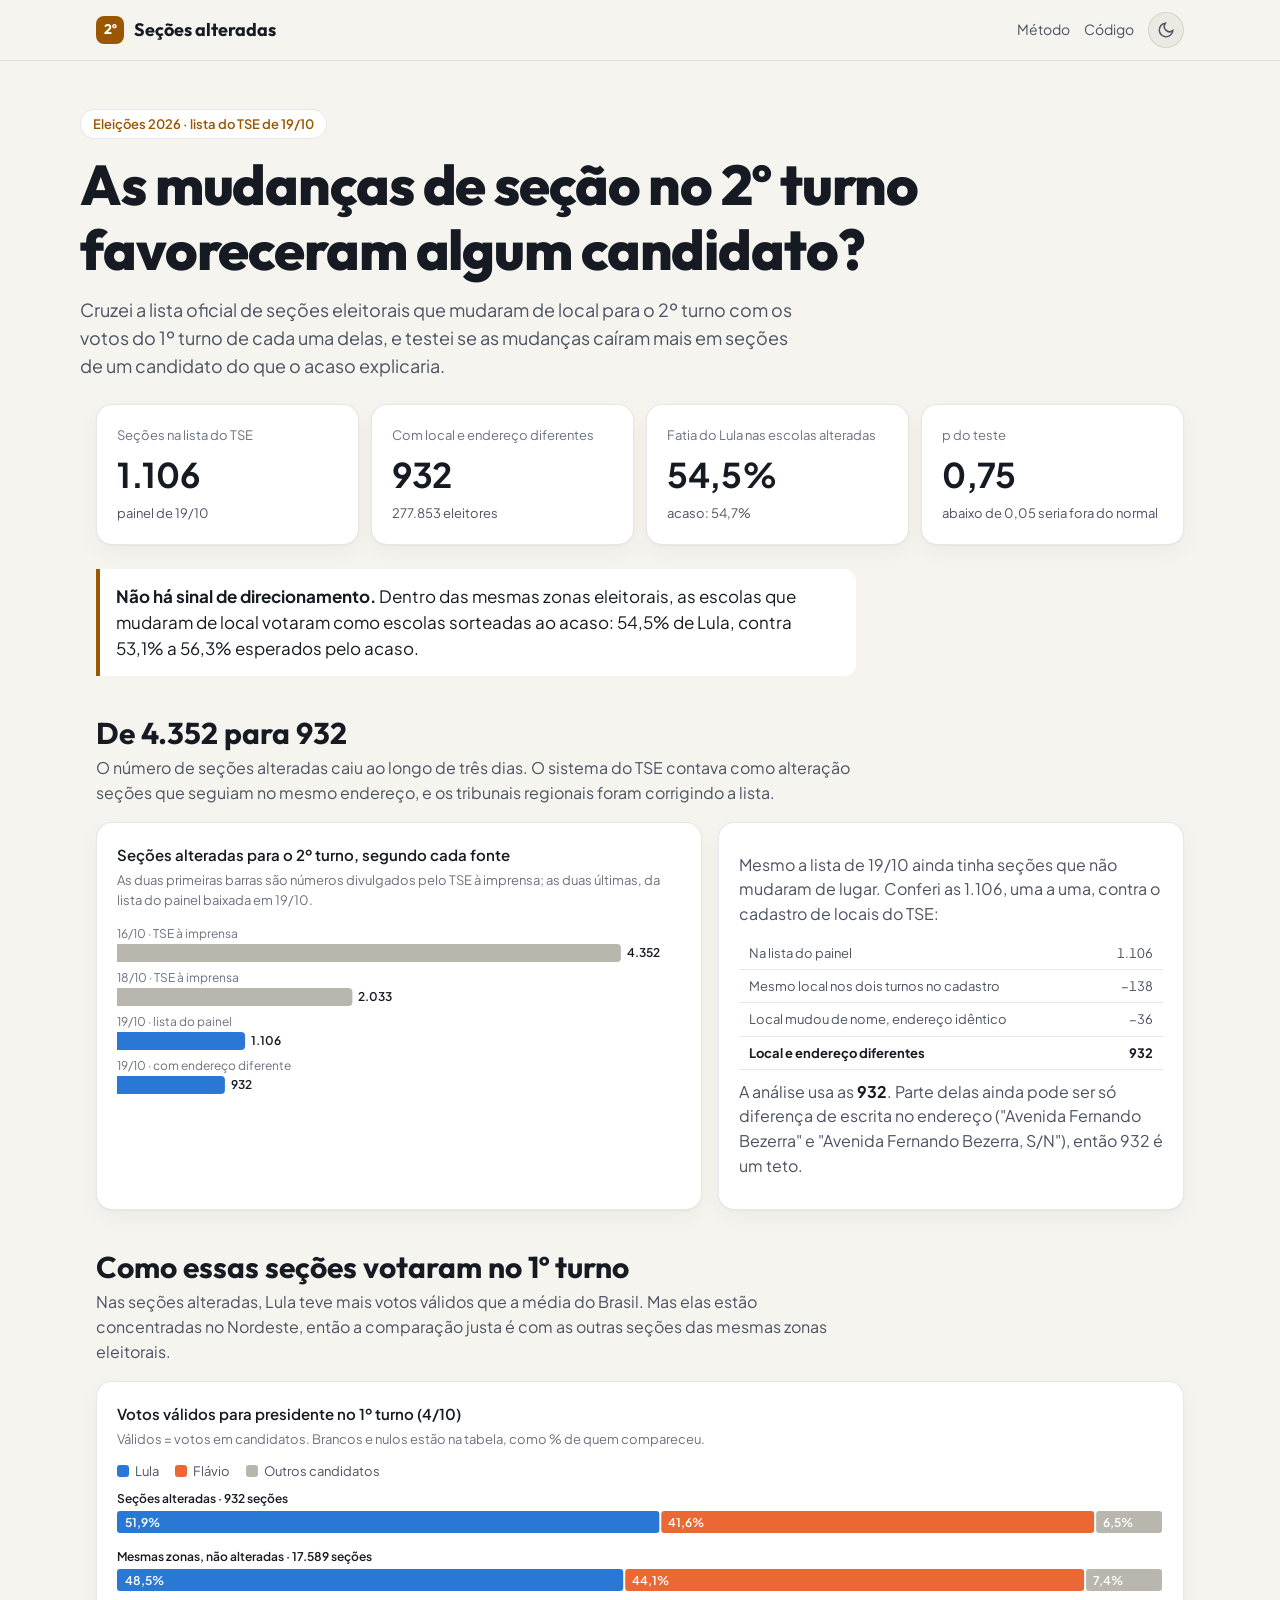
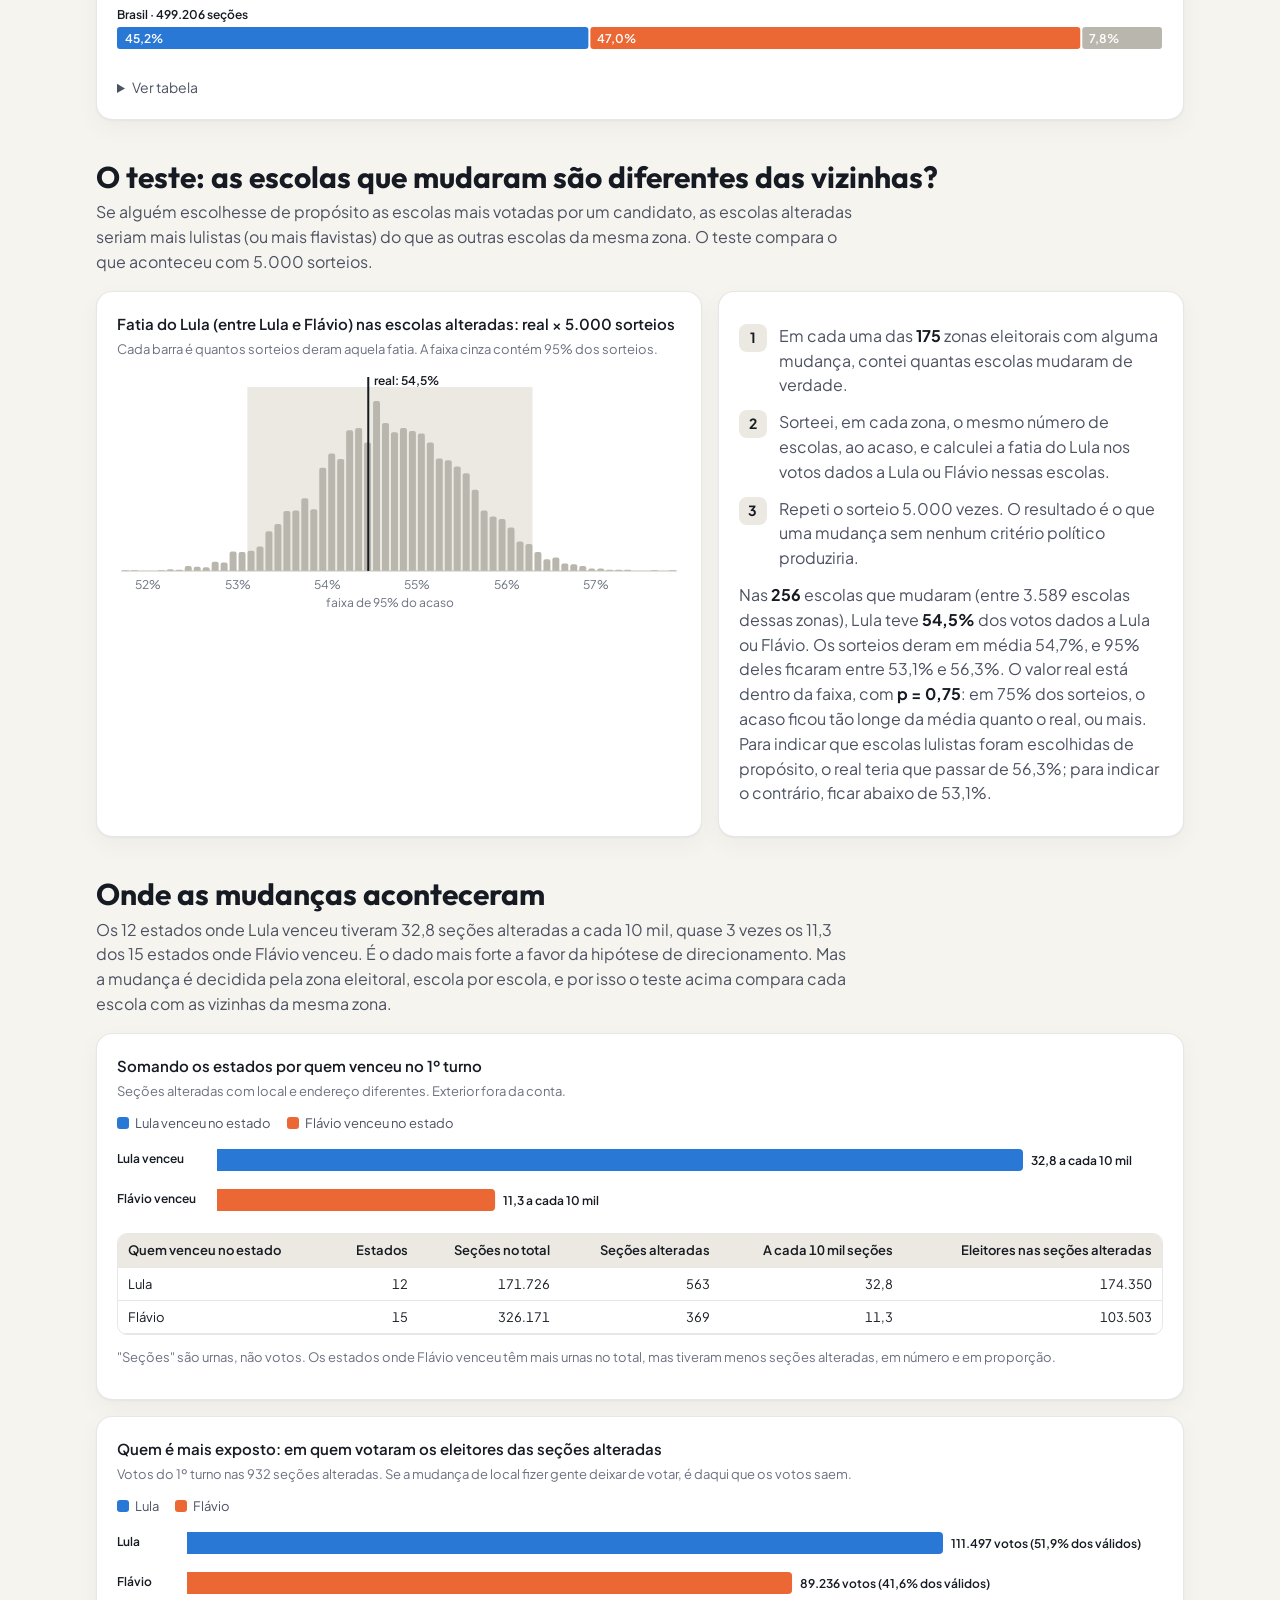
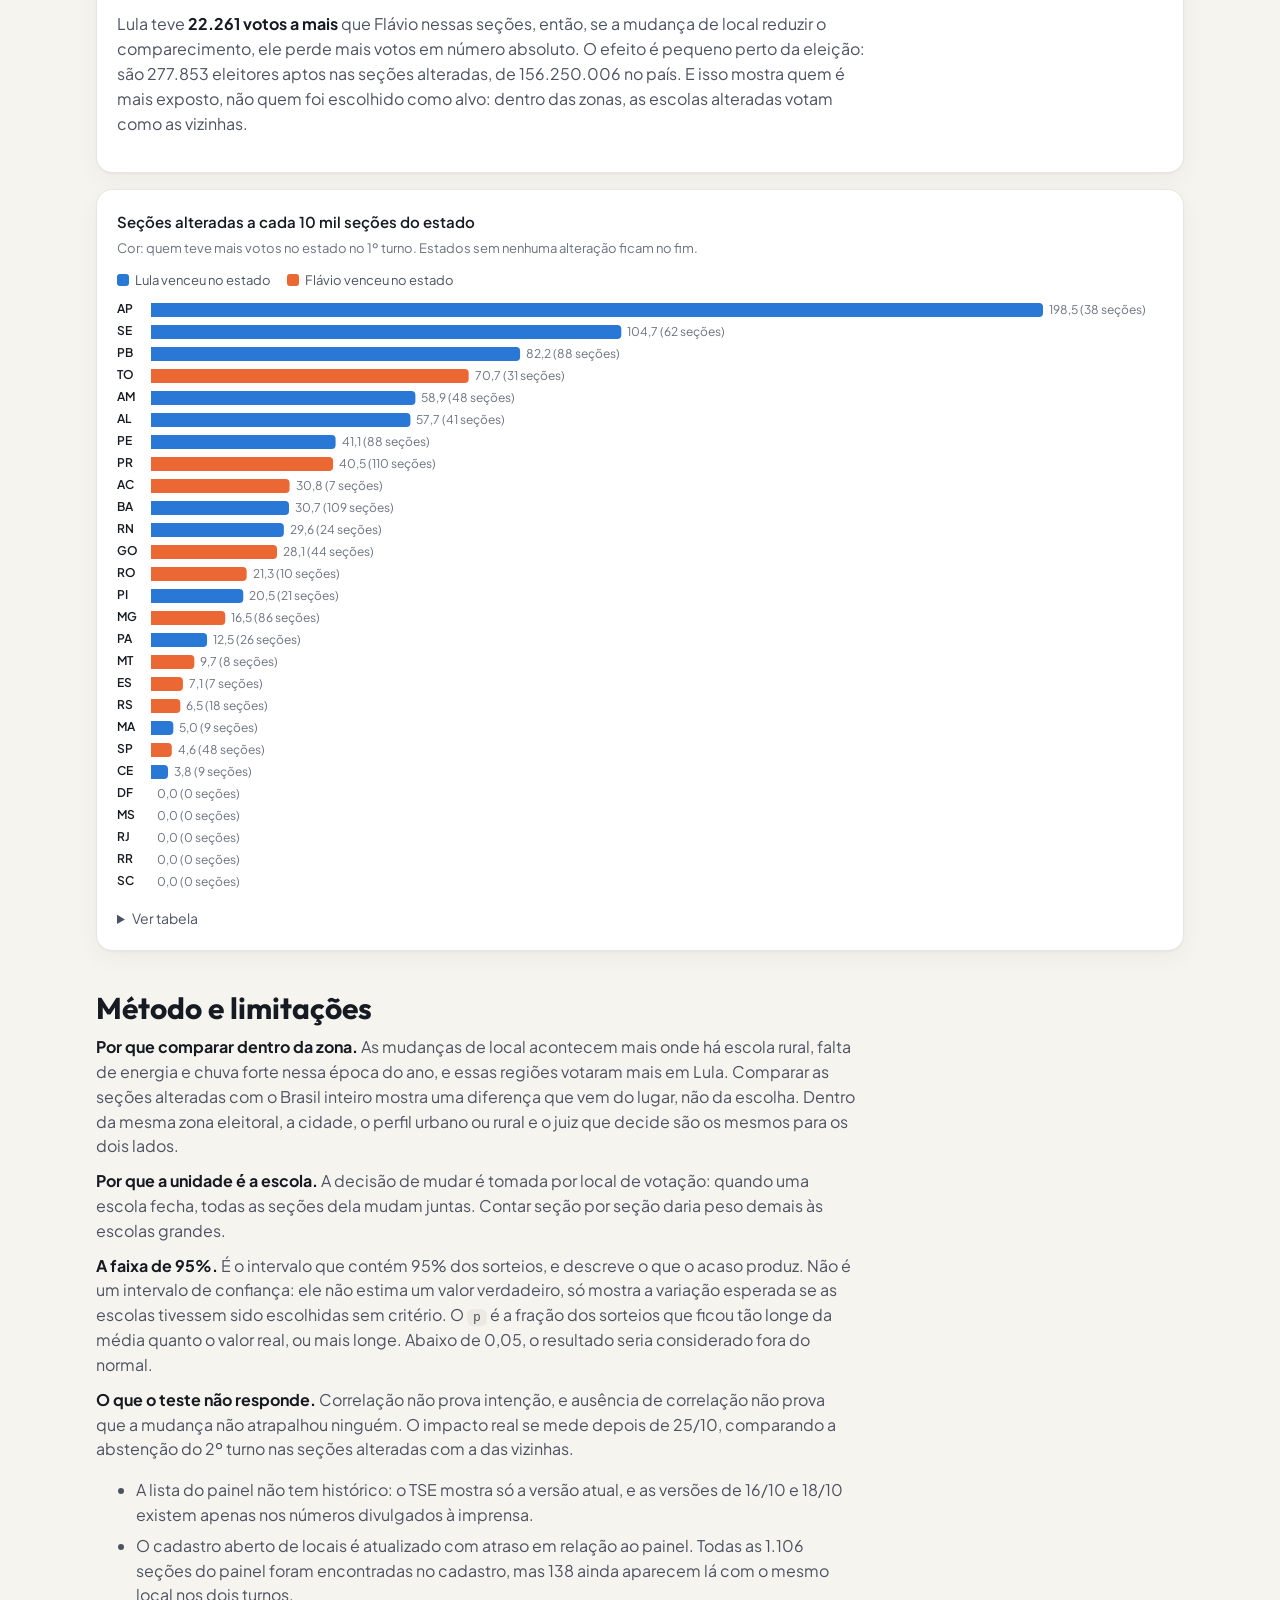
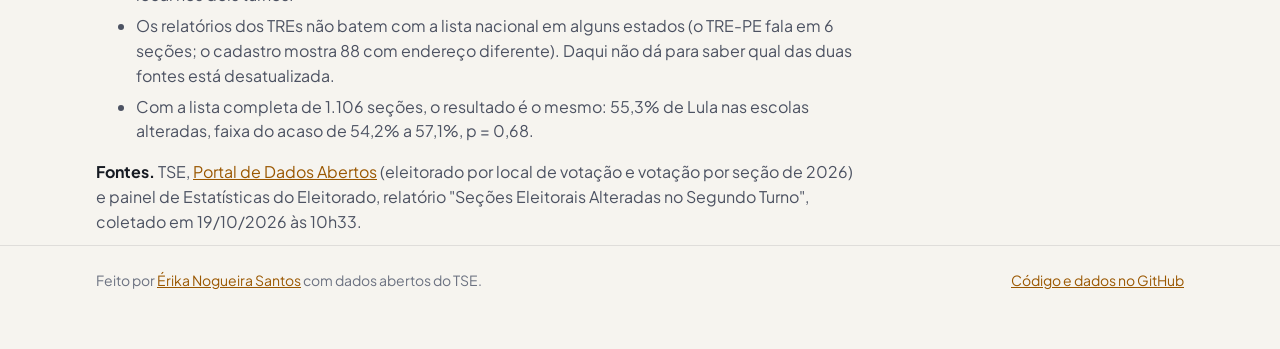
==== commit d0824a69: "Mostra os eleitores e os votos expostos nas seções alteradas Coluna de eleitores aptos nas seções al" ====
--- a/site/index.html
+++ b/site/index.html
@@ -103,6 +103,14 @@
           <div class="legenda" id="leg-vencedor"></div>
           <div class="grafico" id="g-vencedor"></div>
           <div class="tabela-rolagem" id="t-vencedor" style="margin-top:12px"></div>
+          <p class="sub-grafico" style="margin-top:12px">"Seções" são urnas, não votos. Os estados onde Flávio venceu têm mais urnas no total, mas tiveram menos seções alteradas, em número e em proporção.</p>
+        </div>
+        <div class="cartao" style="margin-bottom:16px">
+          <p class="titulo-grafico">Quem é mais exposto: em quem votaram os eleitores das seções alteradas</p>
+          <p class="sub-grafico">Votos do 1º turno nas 932 seções alteradas. Se a mudança de local fizer gente deixar de votar, é daqui que os votos saem.</p>
+          <div class="legenda" id="leg-expostos"></div>
+          <div class="grafico" id="g-expostos"></div>
+          <p class="texto" id="txt-expostos" style="margin-top:8px"></p>
         </div>
         <div class="cartao">
           <p class="titulo-grafico">Seções alteradas a cada 10 mil seções do estado</p>
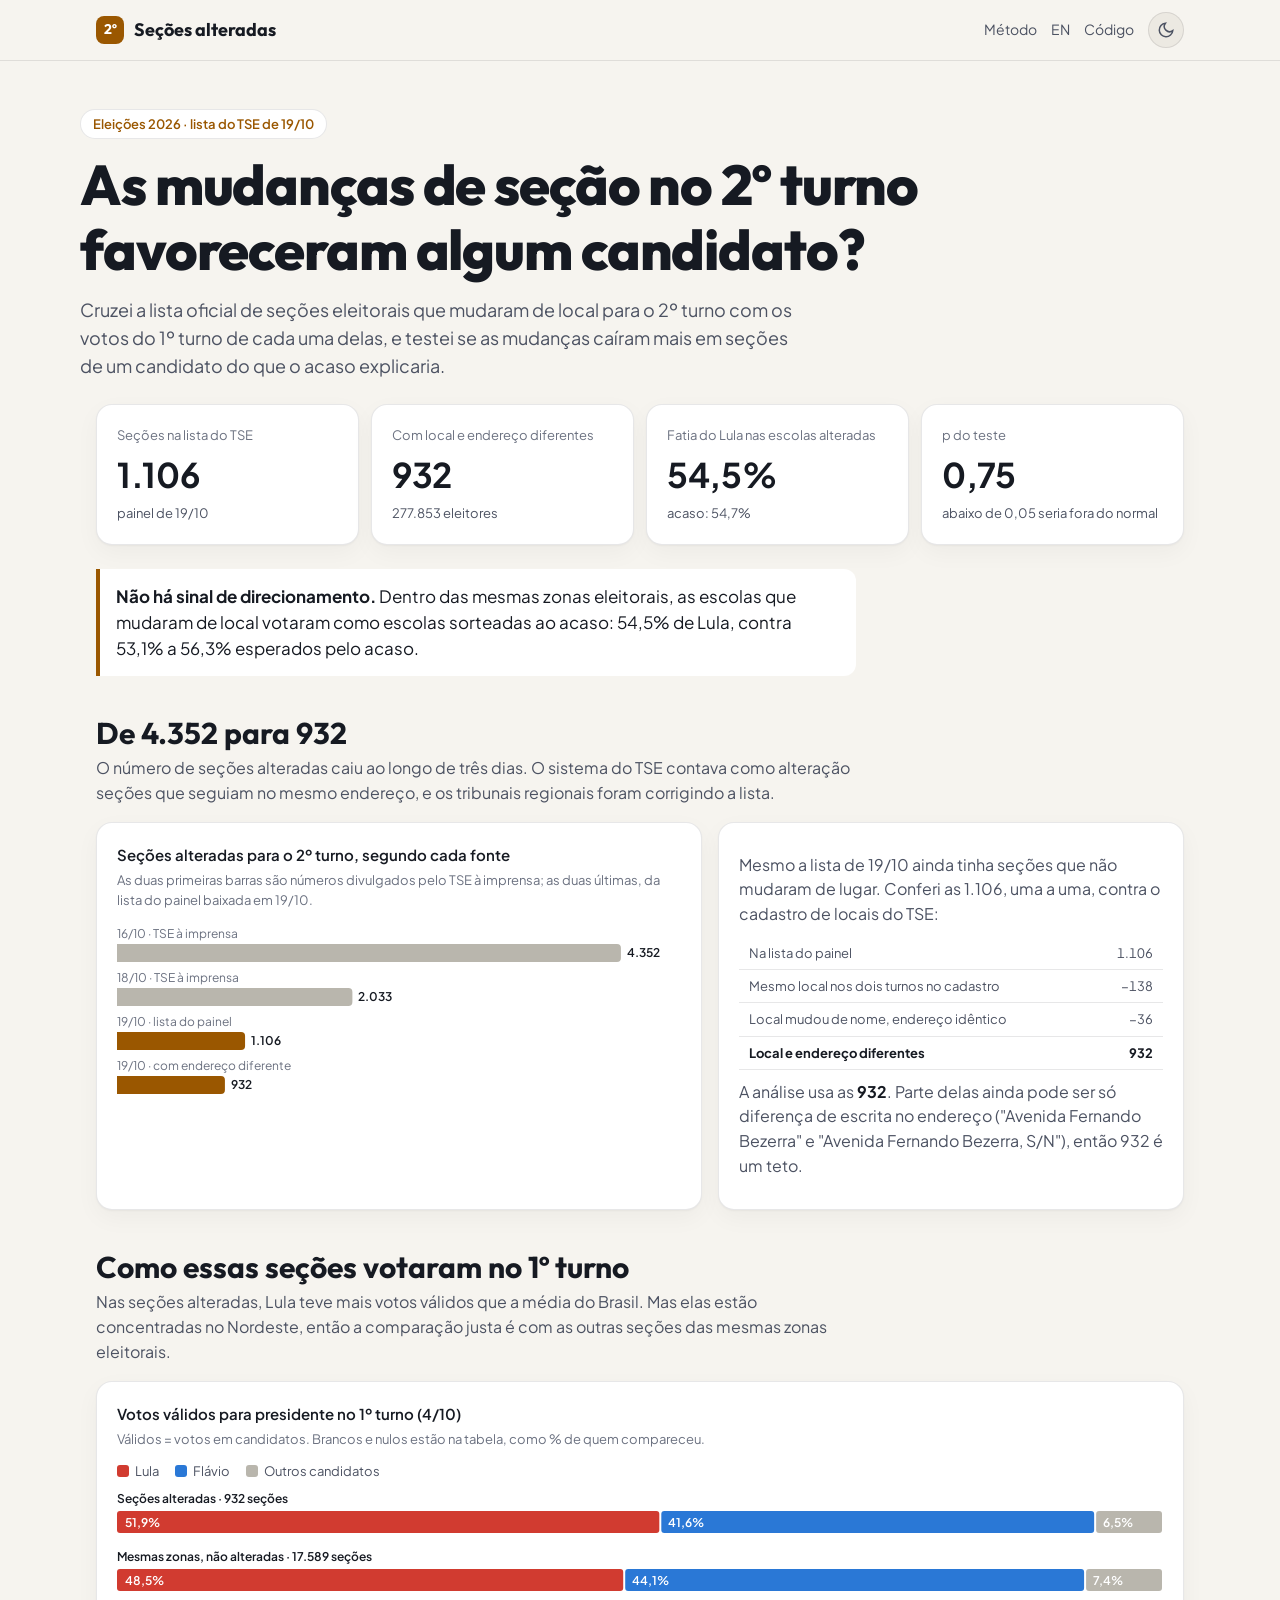
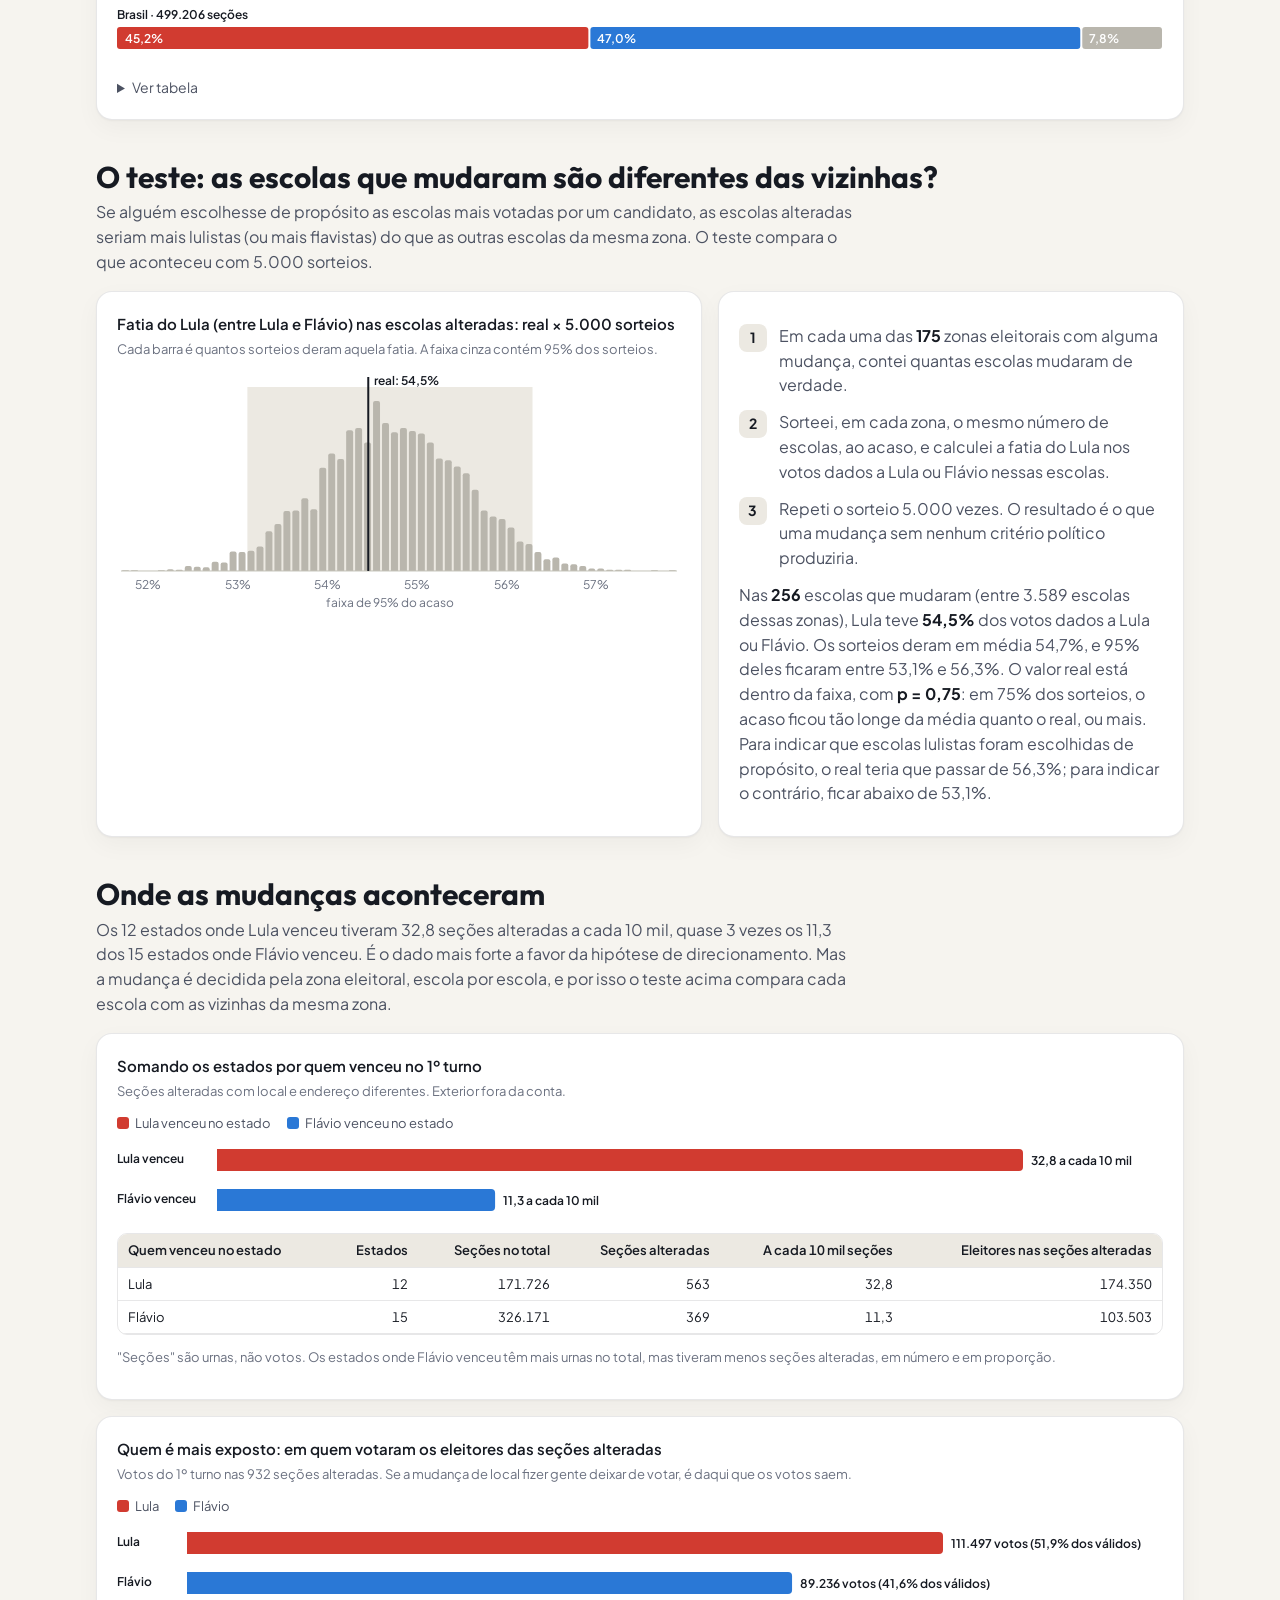
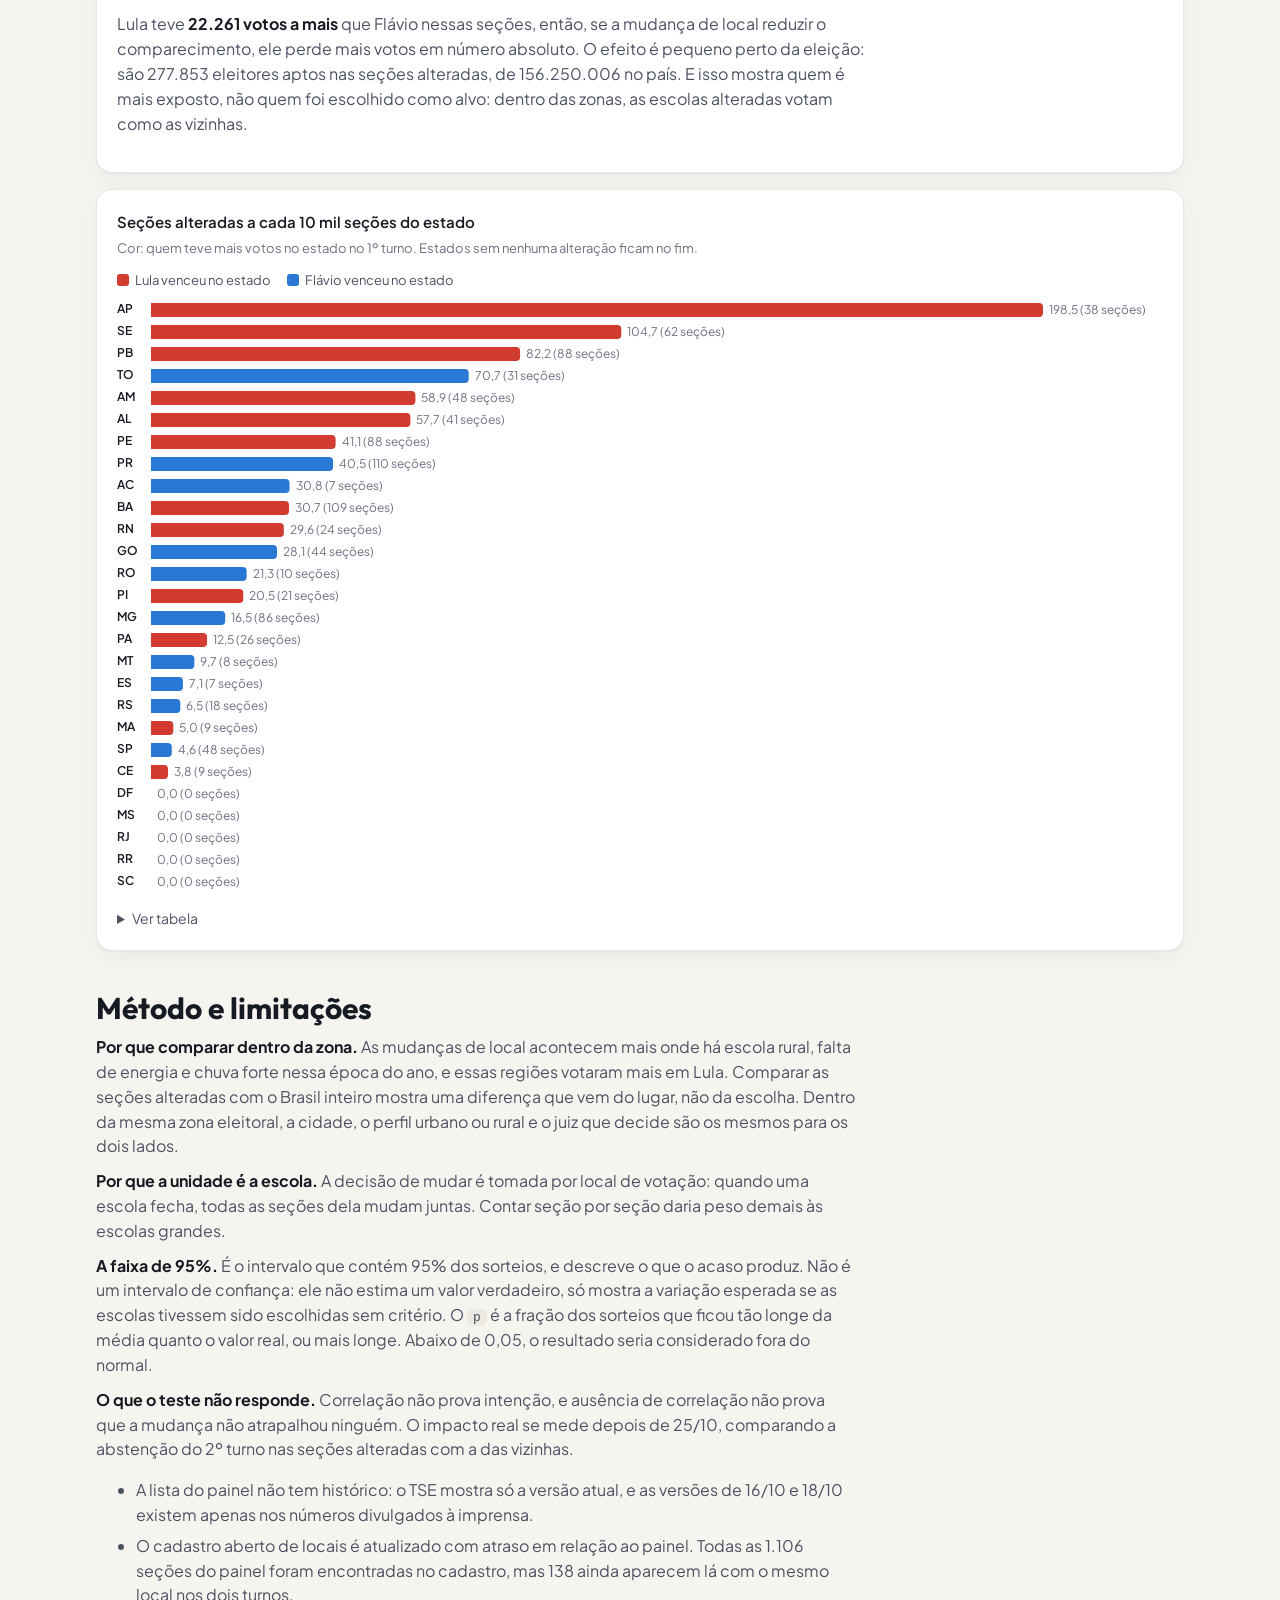
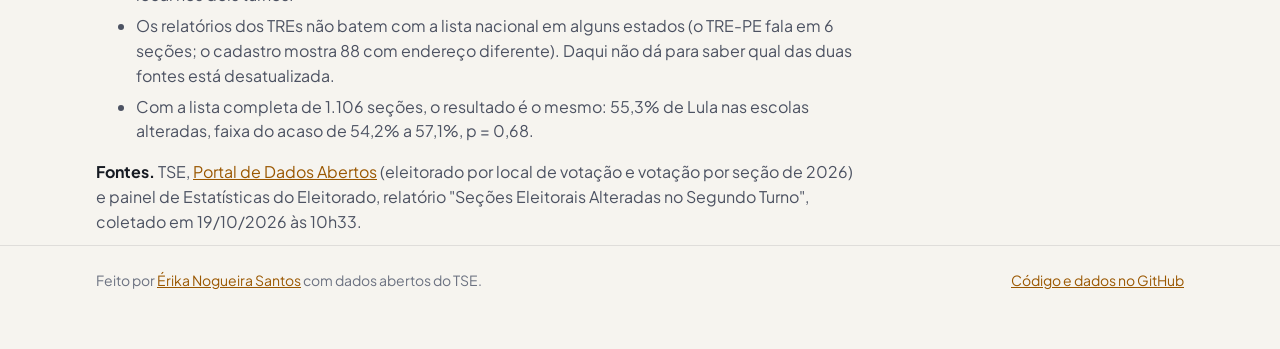
==== commit f6864c17: "Adiciona a versão da página em inglês Página em site/en/ com os mesmos dados e gráficos, link PT/EN " ====
--- a/site/index.html
+++ b/site/index.html
@@ -20,6 +20,7 @@
     <link rel="preconnect" href="https://fonts.googleapis.com" />
     <link rel="preconnect" href="https://fonts.gstatic.com" crossorigin />
     <link href="https://fonts.googleapis.com/css2?family=Outfit:wght@600;700;800&family=Plus+Jakarta+Sans:wght@400;500;600;700&display=swap" rel="stylesheet" />
+    <link rel="alternate" hreflang="en" href="en/" />
     <link rel="stylesheet" href="style.css" />
   </head>
   <body>
@@ -28,6 +29,7 @@
         <a class="marca" href="./"><span>2º</span>Seções alteradas</a>
         <nav>
           <a href="#metodo">Método</a>
+          <a href="en/" lang="en" hreflang="en" title="English version">EN</a>
           <a href="https://github.com/ErikaNSantos/secoes-2turno-2026">Código</a>
           <button class="btn-tema" id="btn-tema" type="button" aria-label="Alternar tema"></button>
         </nav>
--- a/site/style.css
+++ b/site/style.css
@@ -16,6 +16,8 @@
   --accent-ink: #ffffff;
   --series-1: #2a78d6; /* azul */
   --series-2: #eb6834; /* laranja */
+  --lula: #d13b30; /* vermelho */
+  --flavio: #2a78d6; /* azul */
   --series-3: #1baf7a; /* verde-água: 3º espaço da paleta validada */
   --neutral: #b9b6ad; /* barras sem destaque */
   --seq-0: #cde2fb;
@@ -46,6 +48,8 @@
     --accent-ink: #0b0e14;
     --series-1: #3987e5;
     --series-2: #d95926;
+    --lula: #e5534b;
+    --flavio: #3987e5;
     --series-3: #199e70;
     --neutral: #4a5163;
     --seq-0: #13233b;
@@ -76,6 +80,8 @@
   --accent-ink: #0b0e14;
   --series-1: #3987e5;
   --series-2: #d95926;
+  --lula: #e5534b;
+  --flavio: #3987e5;
   --series-3: #199e70;
   --neutral: #4a5163;
   --seq-0: #13233b;
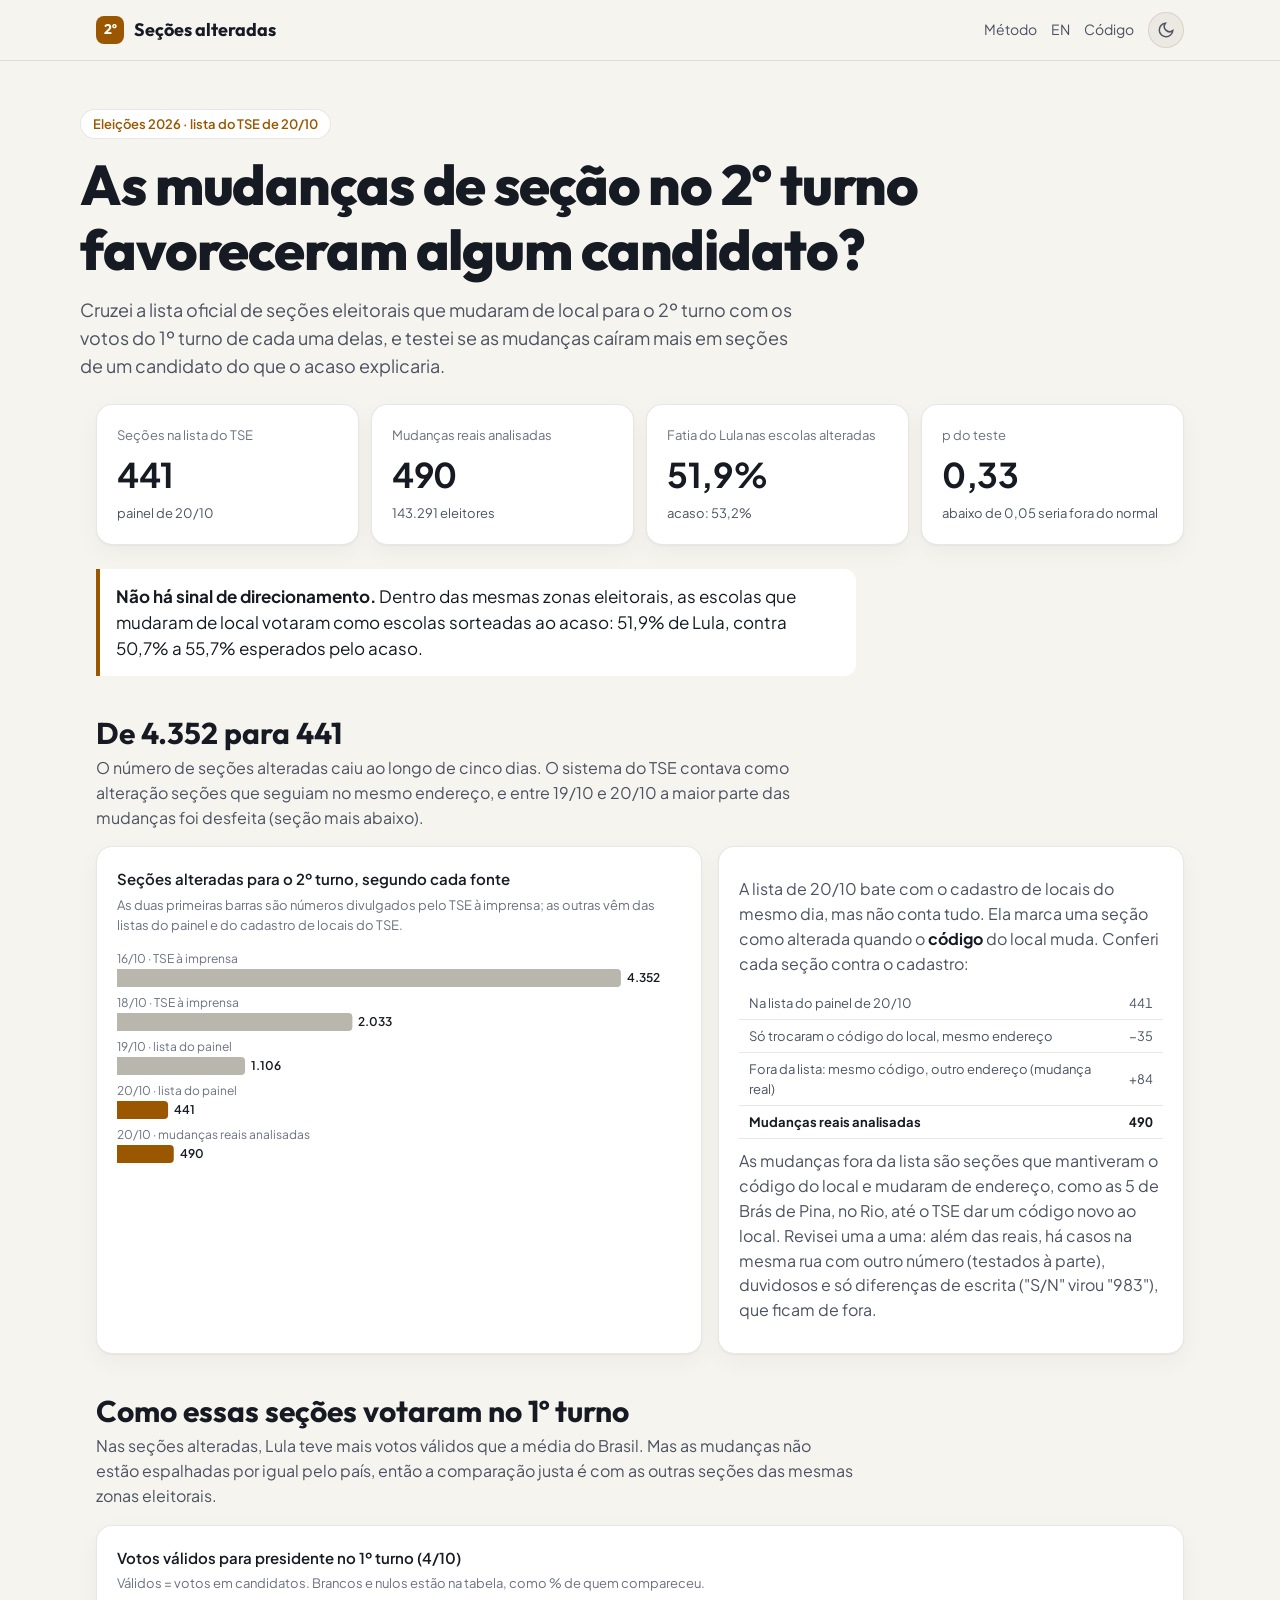
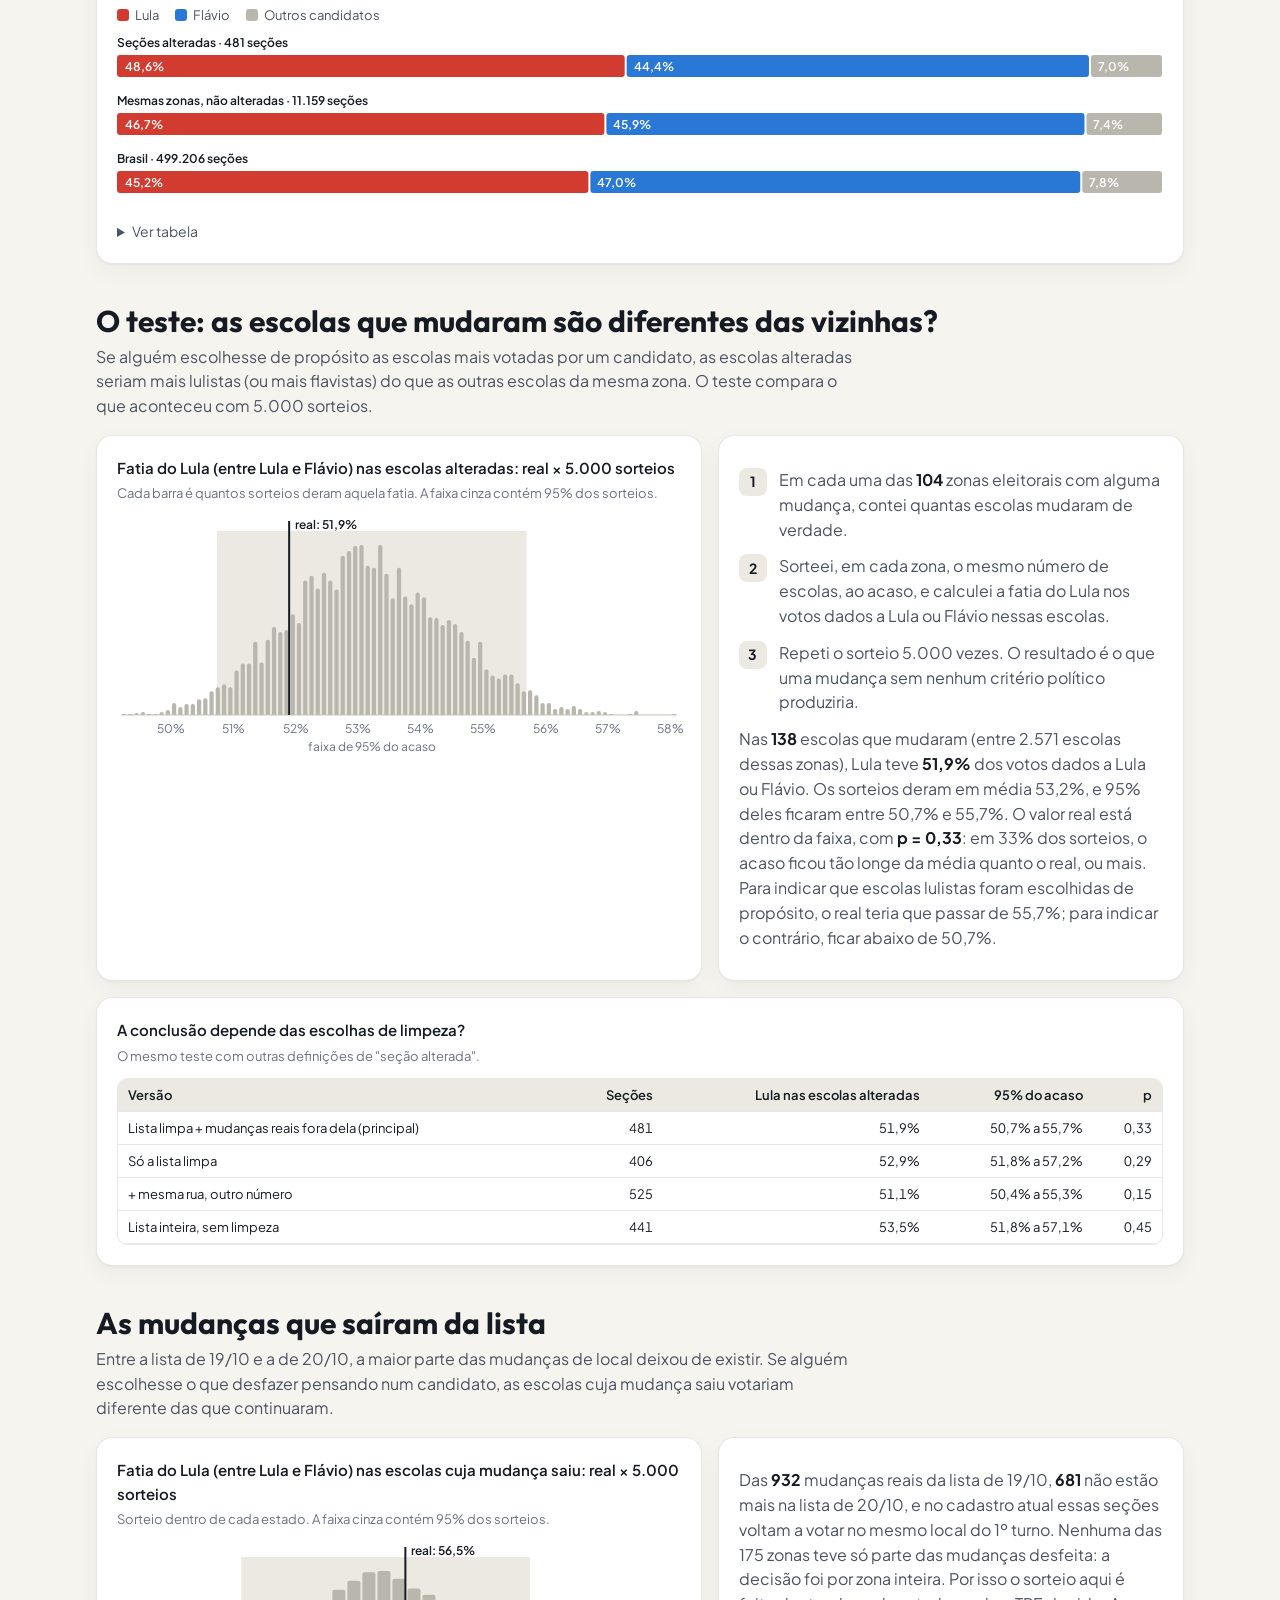
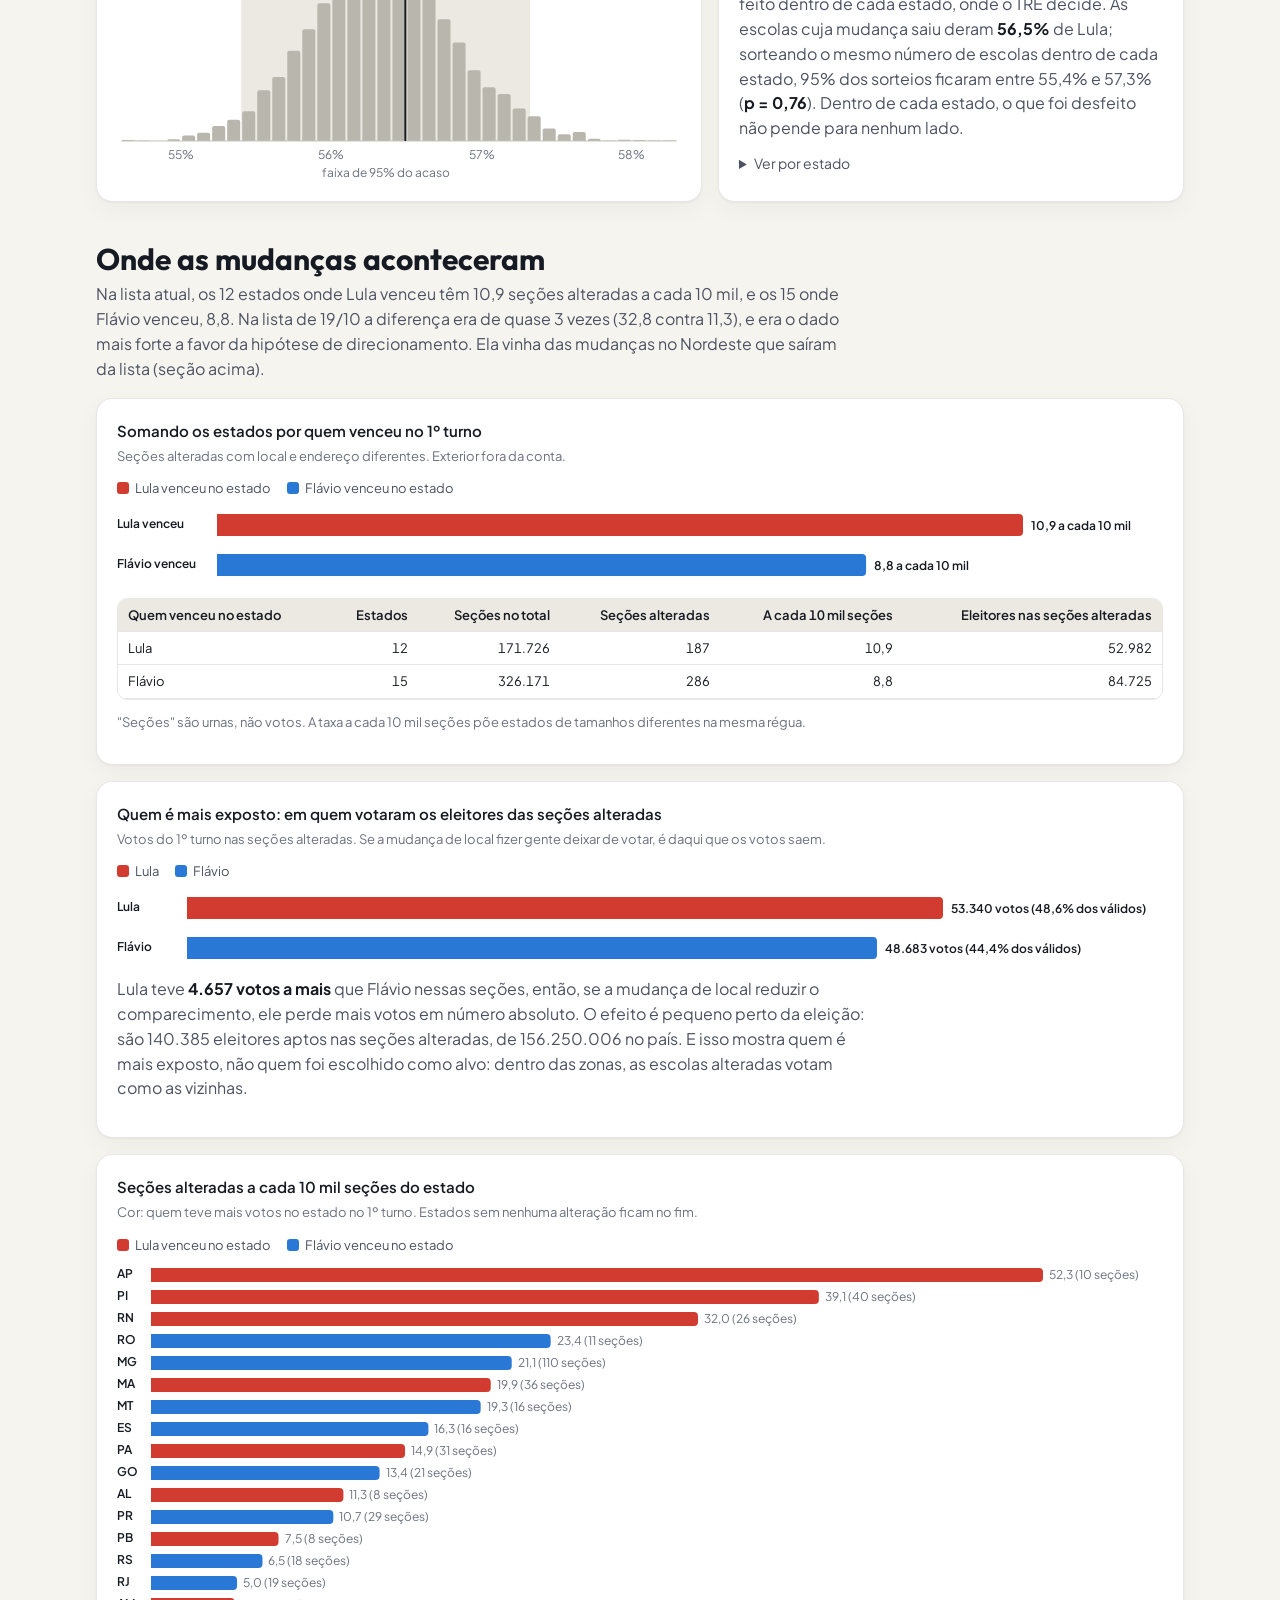
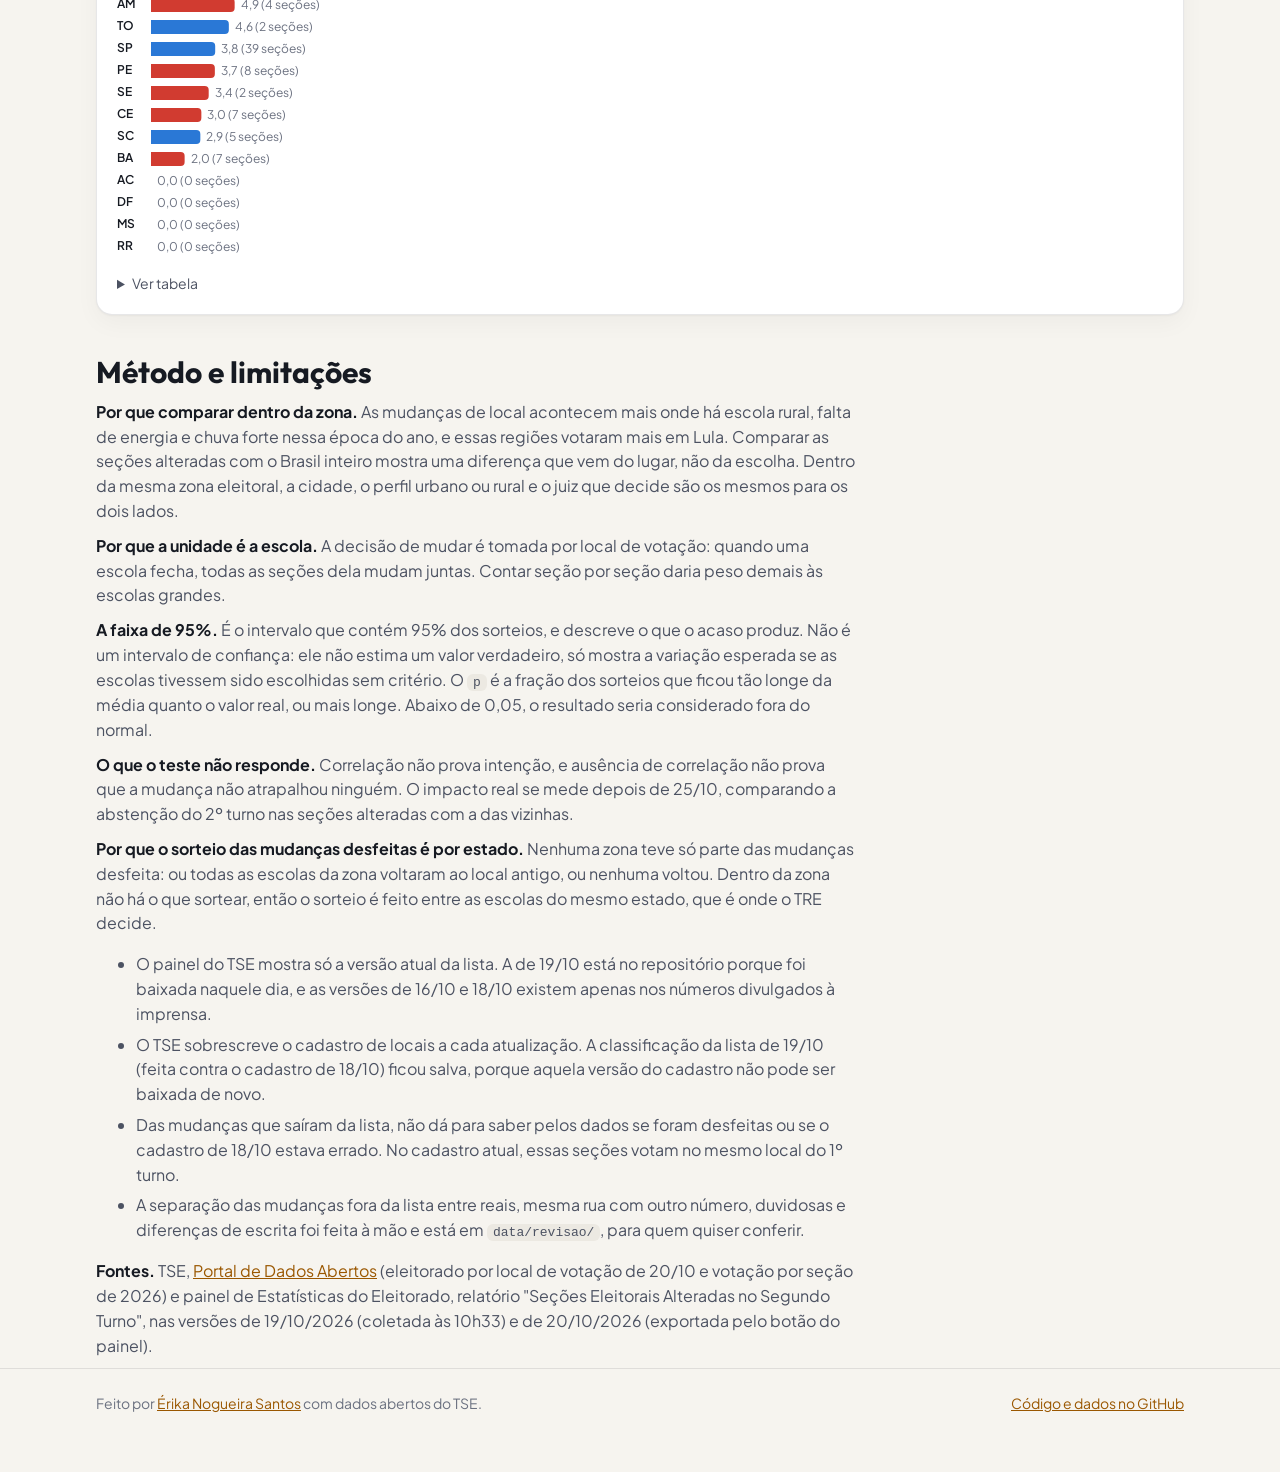
==== commit 60094303: "Atualiza a análise para a lista de 20/10 e testa as mudanças desfeitas A lista de 20/10 (441 seções)" ====
--- a/site/index.html
+++ b/site/index.html
@@ -37,7 +37,7 @@
     </header>
 
     <div class="wrap abertura">
-      <span class="selo">Eleições 2026 · lista do TSE de 19/10</span>
+      <span class="selo">Eleições 2026 · lista do TSE de 20/10</span>
       <h1>As mudanças de seção no 2º turno favoreceram algum candidato?</h1>
       <p>Cruzei a lista oficial de seções eleitorais que mudaram de local para o 2º turno com os votos do 1º turno de cada uma delas, e testei se as mudanças caíram mais em seções de um candidato do que o acaso explicaria.</p>
     </div>
@@ -48,25 +48,25 @@
       <div class="veredito" id="veredito"></div>
 
       <section class="bloco">
-        <h2>De 4.352 para 932</h2>
-        <p class="lead">O número de seções alteradas caiu ao longo de três dias. O sistema do TSE contava como alteração seções que seguiam no mesmo endereço, e os tribunais regionais foram corrigindo a lista.</p>
+        <h2>De 4.352 para 441</h2>
+        <p class="lead">O número de seções alteradas caiu ao longo de cinco dias. O sistema do TSE contava como alteração seções que seguiam no mesmo endereço, e entre 19/10 e 20/10 a maior parte das mudanças foi desfeita (seção mais abaixo).</p>
         <div class="grade-2">
           <div class="cartao">
             <p class="titulo-grafico">Seções alteradas para o 2º turno, segundo cada fonte</p>
-            <p class="sub-grafico">As duas primeiras barras são números divulgados pelo TSE à imprensa; as duas últimas, da lista do painel baixada em 19/10.</p>
+            <p class="sub-grafico">As duas primeiras barras são números divulgados pelo TSE à imprensa; as outras vêm das listas do painel e do cadastro de locais do TSE.</p>
             <div class="grafico" id="g-funil"></div>
           </div>
           <div class="cartao texto">
-            <p>Mesmo a lista de 19/10 ainda tinha seções que não mudaram de lugar. Conferi as 1.106, uma a uma, contra o cadastro de locais do TSE:</p>
+            <p>A lista de 20/10 bate com o cadastro de locais do mesmo dia, mas não conta tudo. Ela marca uma seção como alterada quando o <strong>código</strong> do local muda. Conferi cada seção contra o cadastro:</p>
             <div id="limpeza"></div>
-            <p>A análise usa as <strong>932</strong>. Parte delas ainda pode ser só diferença de escrita no endereço ("Avenida Fernando Bezerra" e "Avenida Fernando Bezerra, S/N"), então 932 é um teto.</p>
+            <p>As mudanças fora da lista são seções que mantiveram o código do local e mudaram de endereço, como as 5 de Brás de Pina, no Rio, até o TSE dar um código novo ao local. Revisei uma a uma: além das reais, há casos na mesma rua com outro número (testados à parte), duvidosos e só diferenças de escrita ("S/N" virou "983"), que ficam de fora.</p>
           </div>
         </div>
       </section>
 
       <section class="bloco">
         <h2>Como essas seções votaram no 1º turno</h2>
-        <p class="lead">Nas seções alteradas, Lula teve mais votos válidos que a média do Brasil. Mas elas estão concentradas no Nordeste, então a comparação justa é com as outras seções das mesmas zonas eleitorais.</p>
+        <p class="lead">Nas seções alteradas, Lula teve mais votos válidos que a média do Brasil. Mas as mudanças não estão espalhadas por igual pelo país, então a comparação justa é com as outras seções das mesmas zonas eleitorais.</p>
         <div class="cartao">
           <p class="titulo-grafico">Votos válidos para presidente no 1º turno (4/10)</p>
           <p class="sub-grafico">Válidos = votos em candidatos. Brancos e nulos estão na tabela, como % de quem compareceu.</p>
@@ -94,6 +94,27 @@
             <p id="txt-perm"></p>
           </div>
         </div>
+        <div class="cartao" style="margin-top:16px">
+          <p class="titulo-grafico">A conclusão depende das escolhas de limpeza?</p>
+          <p class="sub-grafico">O mesmo teste com outras definições de "seção alterada".</p>
+          <div class="tabela-rolagem" id="t-robustez"></div>
+        </div>
+      </section>
+
+      <section class="bloco">
+        <h2>As mudanças que saíram da lista</h2>
+        <p class="lead">Entre a lista de 19/10 e a de 20/10, a maior parte das mudanças de local deixou de existir. Se alguém escolhesse o que desfazer pensando num candidato, as escolas cuja mudança saiu votariam diferente das que continuaram.</p>
+        <div class="grade-2">
+          <div class="cartao">
+            <p class="titulo-grafico">Fatia do Lula (entre Lula e Flávio) nas escolas cuja mudança saiu: real × 5.000 sorteios</p>
+            <p class="sub-grafico">Sorteio dentro de cada estado. A faixa cinza contém 95% dos sorteios.</p>
+            <div class="grafico" id="g-saidas"></div>
+          </div>
+          <div class="cartao texto">
+            <p id="txt-saidas"></p>
+            <details class="tabela"><summary>Ver por estado</summary><div class="tabela-rolagem" id="t-saidas"></div></details>
+          </div>
+        </div>
       </section>
 
       <section class="bloco">
@@ -105,11 +126,11 @@
           <div class="legenda" id="leg-vencedor"></div>
           <div class="grafico" id="g-vencedor"></div>
           <div class="tabela-rolagem" id="t-vencedor" style="margin-top:12px"></div>
-          <p class="sub-grafico" style="margin-top:12px">"Seções" são urnas, não votos. Os estados onde Flávio venceu têm mais urnas no total, mas tiveram menos seções alteradas, em número e em proporção.</p>
+          <p class="sub-grafico" style="margin-top:12px">"Seções" são urnas, não votos. A taxa a cada 10 mil seções põe estados de tamanhos diferentes na mesma régua.</p>
         </div>
         <div class="cartao" style="margin-bottom:16px">
           <p class="titulo-grafico">Quem é mais exposto: em quem votaram os eleitores das seções alteradas</p>
-          <p class="sub-grafico">Votos do 1º turno nas 932 seções alteradas. Se a mudança de local fizer gente deixar de votar, é daqui que os votos saem.</p>
+          <p class="sub-grafico">Votos do 1º turno nas seções alteradas. Se a mudança de local fizer gente deixar de votar, é daqui que os votos saem.</p>
           <div class="legenda" id="leg-expostos"></div>
           <div class="grafico" id="g-expostos"></div>
           <p class="texto" id="txt-expostos" style="margin-top:8px"></p>
@@ -130,13 +151,14 @@
           <p><strong>Por que a unidade é a escola.</strong> A decisão de mudar é tomada por local de votação: quando uma escola fecha, todas as seções dela mudam juntas. Contar seção por seção daria peso demais às escolas grandes.</p>
           <p><strong>A faixa de 95%.</strong> É o intervalo que contém 95% dos sorteios, e descreve o que o acaso produz. Não é um intervalo de confiança: ele não estima um valor verdadeiro, só mostra a variação esperada se as escolas tivessem sido escolhidas sem critério. O <code>p</code> é a fração dos sorteios que ficou tão longe da média quanto o valor real, ou mais longe. Abaixo de 0,05, o resultado seria considerado fora do normal.</p>
           <p><strong>O que o teste não responde.</strong> Correlação não prova intenção, e ausência de correlação não prova que a mudança não atrapalhou ninguém. O impacto real se mede depois de 25/10, comparando a abstenção do 2º turno nas seções alteradas com a das vizinhas.</p>
+          <p><strong>Por que o sorteio das mudanças desfeitas é por estado.</strong> Nenhuma zona teve só parte das mudanças desfeita: ou todas as escolas da zona voltaram ao local antigo, ou nenhuma voltou. Dentro da zona não há o que sortear, então o sorteio é feito entre as escolas do mesmo estado, que é onde o TRE decide.</p>
           <ul>
-            <li>A lista do painel não tem histórico: o TSE mostra só a versão atual, e as versões de 16/10 e 18/10 existem apenas nos números divulgados à imprensa.</li>
-            <li>O cadastro aberto de locais é atualizado com atraso em relação ao painel. Todas as 1.106 seções do painel foram encontradas no cadastro, mas 138 ainda aparecem lá com o mesmo local nos dois turnos.</li>
-            <li>Os relatórios dos TREs não batem com a lista nacional em alguns estados (o TRE-PE fala em 6 seções; o cadastro mostra 88 com endereço diferente). Daqui não dá para saber qual das duas fontes está desatualizada.</li>
-            <li>Com a lista completa de 1.106 seções, o resultado é o mesmo: <span id="txt-todas"></span>.</li>
+            <li>O painel do TSE mostra só a versão atual da lista. A de 19/10 está no repositório porque foi baixada naquele dia, e as versões de 16/10 e 18/10 existem apenas nos números divulgados à imprensa.</li>
+            <li>O TSE sobrescreve o cadastro de locais a cada atualização. A classificação da lista de 19/10 (feita contra o cadastro de 18/10) ficou salva, porque aquela versão do cadastro não pode ser baixada de novo.</li>
+            <li>Das mudanças que saíram da lista, não dá para saber pelos dados se foram desfeitas ou se o cadastro de 18/10 estava errado. No cadastro atual, essas seções votam no mesmo local do 1º turno.</li>
+            <li>A separação das mudanças fora da lista entre reais, mesma rua com outro número, duvidosas e diferenças de escrita foi feita à mão e está em <code>data/revisao/</code>, para quem quiser conferir.</li>
           </ul>
-          <p><strong>Fontes.</strong> TSE, <a href="https://dadosabertos.tse.jus.br/">Portal de Dados Abertos</a> (eleitorado por local de votação e votação por seção de 2026) e painel de Estatísticas do Eleitorado, relatório "Seções Eleitorais Alteradas no Segundo Turno", coletado em 19/10/2026 às 10h33.</p>
+          <p><strong>Fontes.</strong> TSE, <a href="https://dadosabertos.tse.jus.br/">Portal de Dados Abertos</a> (eleitorado por local de votação de 20/10 e votação por seção de 2026) e painel de Estatísticas do Eleitorado, relatório "Seções Eleitorais Alteradas no Segundo Turno", nas versões de 19/10/2026 (coletada às 10h33) e de 20/10/2026 (exportada pelo botão do painel).</p>
         </div>
       </section>
     </main>
--- a/site/style.css
+++ b/site/style.css
@@ -212,3 +212,4 @@
 .grafico .linha-obs { stroke: var(--ink); stroke-width: 2; }
 .grafico .barra { transition: opacity 0.1s; }
 .grafico .barra.apagada { opacity: 0.35; }
+#limpeza td { white-space: normal; }
